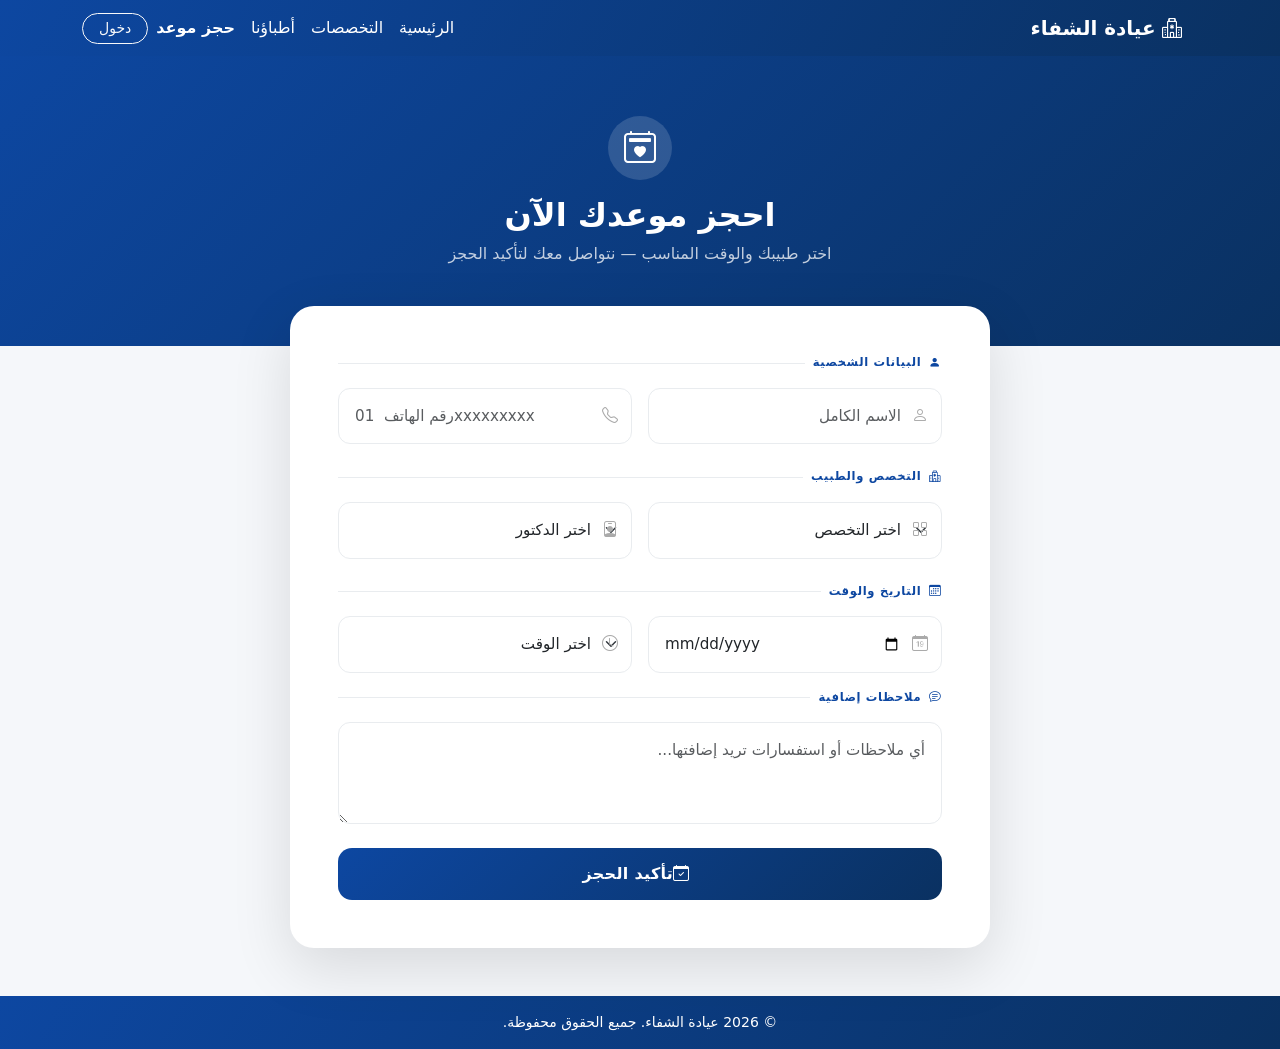
==== pages/appointment.html @ 129449f5 "full edit" ====
<!DOCTYPE html>
<html lang="ar" dir="rtl">
<head>
    <meta charset="UTF-8">
    <meta name="viewport" content="width=device-width, initial-scale=1.0">
    <title>حجز موعد - عيادة الشفاء</title>
    <link href="https://cdn.jsdelivr.net/npm/bootstrap@5.3.8/dist/css/bootstrap.min.css" rel="stylesheet">
    <link rel="stylesheet" href="https://cdn.jsdelivr.net/npm/bootstrap-icons@1.13.1/font/bootstrap-icons.min.css">
    <link rel="stylesheet" href="../css/style.css">

</head>
<body class="page-appointment">

<!-- Navbar -->
<nav class="navbar navbar-expand-lg bg-nav sticky-top">
    <div class="container">
        <a class="navbar-brand" href="../index.html">
            <i class="bi bi-hospital text-white"></i>
            <span class="text-white fw-bold ms-1">عيادة الشفاء</span>
        </a>
        <button class="navbar-toggler" type="button" data-bs-toggle="collapse" data-bs-target="#navMenu">
            <span class="navbar-toggler-icon"></span>
        </button>
        <div class="collapse navbar-collapse" id="navMenu">
            <ul class="navbar-nav me-auto mb-2 mb-lg-0">
                <li class="nav-item"><a class="nav-link text-white" href="../index.html">الرئيسية</a></li>
                <li class="nav-item"><a class="nav-link text-white" href="specialties.html">التخصصات</a></li>
                <li class="nav-item"><a class="nav-link text-white" href="doctors.html">أطباؤنا</a></li>
                <li class="nav-item"><a class="nav-link text-white fw-semibold" href="appointment.html">حجز موعد</a></li>
            </ul>
            <a href="login.html" class="btn btn-outline-light rounded-5 btn-sm px-3" id="navLoginBtn">دخول</a>
        </div>
    </div>
</nav>

<!-- Hero -->
<div class="appt-hero">
    <div class="container text-center">
        <div class="d-inline-flex align-items-center justify-content-center rounded-circle mb-3"
             style="width:64px;height:64px;background:rgba(255,255,255,.15)">
            <i class="bi bi-calendar2-heart text-white fs-2"></i>
        </div>
        <h2 class="text-white fw-bold mb-2">احجز موعدك الآن</h2>
        <p class="text-white opacity-75 mb-0">اختر طبيبك والوقت المناسب — نتواصل معك لتأكيد الحجز</p>
    </div>
</div>

<!-- Form Card -->
<div class="container pb-5">
    <div class="appt-card card p-4 p-md-5 mx-auto" style="max-width:700px">

        <!-- Doctor preview (hidden by default) -->
        <div id="doctorInfo" class="doctor-preview d-none mb-4">
            <div class="d-flex align-items-center gap-3">
                <img id="previewImg" src="" alt="">
                <div>
                    <p class="fw-bold mb-0" id="previewName"></p>
                    <small class="text-muted" id="previewTitle"></small>
                </div>
                <button type="button" class="btn btn-sm btn-outline-secondary rounded-5 ms-auto"
                        onclick="clearDoctorPreview()">
                    <i class="bi bi-x"></i> تغيير
                </button>
            </div>
        </div>

        <form id="appointmentForm" novalidate>

            <!-- Step 1: Personal info -->
            <div class="step-label"><i class="bi bi-person-fill"></i> البيانات الشخصية</div>
            <div class="row g-3 mb-4">
                <div class="col-12 col-md-6">
                    <div class="input-icon-wrap">
                        <i class="bi bi-person"></i>
                        <input type="text" class="form-control p-3" id="patientName"
                               placeholder="الاسم الكامل" required>
                    </div>
                </div>
                <div class="col-12 col-md-6">
                    <div class="input-icon-wrap">
                        <i class="bi bi-telephone"></i>
                        <input type="tel" class="form-control p-3" id="patientPhone"
                               placeholder="رقم الهاتف  01xxxxxxxxx" required>
                    </div>
                </div>
            </div>

            <!-- Step 2: Specialty & Doctor -->
            <div class="step-label"><i class="bi bi-hospital"></i> التخصص والطبيب</div>
            <div class="row g-3 mb-4">
                <div class="col-12 col-md-6">
                    <div class="input-icon-wrap">
                        <i class="bi bi-grid"></i>
                        <select class="form-select p-3" id="specialtySelect" required>
                            <option value="">اختر التخصص</option>
                        </select>
                    </div>
                </div>
                <div class="col-12 col-md-6">
                    <div class="input-icon-wrap">
                        <i class="bi bi-person-badge"></i>
                        <select class="form-select p-3" id="doctorSelect" required>
                            <option value="">اختر الطبيب أولاً</option>
                        </select>
                    </div>
                </div>
            </div>

            <!-- Step 3: Date & Time -->
            <div class="step-label"><i class="bi bi-calendar3"></i> التاريخ والوقت</div>
            <div class="row g-3 mb-3">
                <div class="col-12 col-md-6">
                    <div class="input-icon-wrap">
                        <i class="bi bi-calendar-date"></i>
                        <input type="date" class="form-control p-3" id="apptDate" required>
                    </div>
                </div>
                <div class="col-12 col-md-6">
                    <div class="input-icon-wrap">
                        <i class="bi bi-clock"></i>
                        <select class="form-select p-3" id="apptTimeSelect" required>
                            <option value="">اختر الوقت</option>
                        </select>
                    </div>
                </div>
            </div>

            <!-- Time slots visual -->
            <div id="timeSlotsWrap" class="mb-4 d-none">
                <p class="small text-muted mb-2"><i class="bi bi-clock me-1"></i>أو اختر من المواعيد المتاحة:</p>
                <div class="time-slots" id="timeSlots"></div>
            </div>

            <!-- Step 4: Notes -->
            <div class="step-label"><i class="bi bi-chat-text"></i> ملاحظات إضافية</div>
            <div class="mb-4">
                <textarea class="form-control p-3" id="apptNotes" rows="3"
                          placeholder="أي ملاحظات أو استفسارات تريد إضافتها..." style="border-radius:12px"></textarea>
            </div>

            <!-- Alert -->
            <div id="formAlert" class="alert d-none rounded-3 small mb-3"></div>

            <!-- Submit -->
            <button type="submit" class="btn btn-submit w-100 text-white" id="submitBtn">
                <span id="submitText"><i class="bi bi-calendar-check me-2"></i>تأكيد الحجز</span>
                <span id="submitSpinner" class="d-none">
                    <span class="spinner-border spinner-border-sm me-2"></span>جاري الحجز...
                </span>
            </button>
        </form>

        <!-- Success -->
        <div id="successBox" class="success-box d-none">
            <div class="d-inline-flex align-items-center justify-content-center rounded-circle mb-3"
                 style="width:72px;height:72px;background:#e8f5e9">
                <i class="bi bi-check-circle-fill text-success" style="font-size:2.2rem"></i>
            </div>
            <h5 class="fw-bold mb-2">تم تأكيد حجزك بنجاح!</h5>
            <p class="text-muted mb-4">سنتواصل معك قريباً لتأكيد الموعد</p>
            <div class="d-flex gap-2 justify-content-center flex-wrap">
                <a href="patient.html" class="btn text-white rounded-5 px-4" style="background:var(--secondary-blue)">
                    <i class="bi bi-calendar2-heart me-2"></i>حجوزاتي
                </a>
                <button class="btn btn-outline-secondary rounded-5 px-4" onclick="resetForm()">
                    <i class="bi bi-plus-circle me-2"></i>حجز جديد
                </button>
            </div>
        </div>

    </div>
</div>

<footer class="bg-nav py-3 text-center">
    <p class="text-white mb-0 small">© 2026 عيادة الشفاء. جميع الحقوق محفوظة.</p>
</footer>

<script src="https://cdn.jsdelivr.net/npm/bootstrap@5.3.8/dist/js/bootstrap.bundle.min.js"></script>
<script src="../js/doctors-data.js"></script>
<script src="../js/script.js"></script>
<script type="module">
import { initializeApp }   from "https://www.gstatic.com/firebasejs/10.12.0/firebase-app.js";
import { getAuth, onAuthStateChanged }
    from "https://www.gstatic.com/firebasejs/10.12.0/firebase-auth.js";
import { getFirestore, collection, addDoc, serverTimestamp }
    from "https://www.gstatic.com/firebasejs/10.12.0/firebase-firestore.js";

const firebaseConfig = {
    apiKey:"AIzaSyCOwMMVo4uyqY4g_pDcDFTvwmq1mXzlsbU",
    authDomain:"al-shifa-clinic-a7816.firebaseapp.com",
    projectId:"al-shifa-clinic-a7816",
    storageBucket:"al-shifa-clinic-a7816.firebasestorage.app",
    messagingSenderId:"867976308051",
    appId:"1:867976308051:web:b8fcfe1c879ed5c8e42da6"
};
const app  = initializeApp(firebaseConfig);
const auth = getAuth(app);
const db   = getFirestore(app);

let currentUser  = null;
let selectedTime = '';

// ===== Auth =====
onAuthStateChanged(auth, u => {
    currentUser = u;
    if (u) document.getElementById('navLoginBtn').innerHTML =
        `<i class="bi bi-person-circle me-1"></i>${u.email.split('@')[0]}`;
});

// ===== Build specialty dropdown =====
const specSel = document.getElementById('specialtySelect');
SPECIALTIES.forEach(s => {
    const opt = document.createElement('option');
    opt.value = s.id; opt.textContent = s.name;
    specSel.appendChild(opt);
});

// ===== Specialty → Doctor filter =====
specSel.addEventListener('change', function () {
    const docSel = document.getElementById('doctorSelect');
    docSel.innerHTML = '<option value="">اختر الطبيب</option>';
    const spec = SPECIALTIES.find(s => s.id === this.value);
    if (!spec) return;
    spec.doctors.forEach(d => {
        const opt = document.createElement('option');
        opt.value = d.id; opt.textContent = d.name;
        docSel.appendChild(opt);
    });
    clearDoctorPreview();
});

// ===== Doctor → Preview =====
document.getElementById('doctorSelect').addEventListener('change', function () {
    const d = getDoctorById(this.value);
    if (!d) { clearDoctorPreview(); return; }
    document.getElementById('previewImg').src   = d.img;
    document.getElementById('previewName').textContent  = d.name;
    document.getElementById('previewTitle').textContent = d.title + ' — ' + d.specialty;
    document.getElementById('doctorInfo').classList.remove('d-none');
});

window.clearDoctorPreview = () => {
    document.getElementById('doctorInfo').classList.add('d-none');
    document.getElementById('doctorSelect').value = '';
};

// ===== Date → Time slots =====
const TIME_SLOTS = ['09:00 ص','09:30 ص','10:00 ص','10:30 ص','11:00 ص','11:30 ص',
                    '12:00 م','12:30 م','01:00 م','01:30 م','02:00 م','02:30 م',
                    '03:00 م','03:30 م','04:00 م','04:30 م','05:00 م','05:30 م'];

// Fill time select
const timeSel = document.getElementById('apptTimeSelect');
TIME_SLOTS.forEach(t => {
    const opt = document.createElement('option');
    opt.value = t; opt.textContent = t;
    timeSel.appendChild(opt);
});

document.getElementById('apptDate').addEventListener('change', function () {
    if (!this.value) return;
    // Build visual time slots
    const wrap  = document.getElementById('timeSlotsWrap');
    const slots = document.getElementById('timeSlots');
    wrap.classList.remove('d-none');
    slots.innerHTML = TIME_SLOTS.map(t => `
        <div class="time-slot${t === selectedTime ? ' selected' : ''}"
             onclick="selectTime('${t}', this)">${t}</div>`).join('');
});

window.selectTime = (t, el) => {
    selectedTime = t;
    document.querySelectorAll('.time-slot').forEach(s => s.classList.remove('selected'));
    el.classList.add('selected');
    document.getElementById('apptTimeSelect').value = t;
};

timeSel.addEventListener('change', function () {
    selectedTime = this.value;
    document.querySelectorAll('.time-slot').forEach(s => {
        s.classList.toggle('selected', s.textContent.trim() === this.value);
    });
});

// ===== Set min date =====
document.getElementById('apptDate').min = new Date().toISOString().split('T')[0];

// ===== Fill from URL params (doctor only) =====
const params = new URLSearchParams(window.location.search);
if (params.get('doctor')) {
    const d = getDoctorById(params.get('doctor'));
    if (d) {
        document.getElementById('specialtySelect').value = d.specialtyId;
        document.getElementById('specialtySelect').dispatchEvent(new Event('change'));
        setTimeout(() => {
            document.getElementById('doctorSelect').value = d.id;
            document.getElementById('doctorSelect').dispatchEvent(new Event('change'));
        }, 50);
    }
}

// ===== Submit =====
document.getElementById('appointmentForm').addEventListener('submit', async (e) => {
    e.preventDefault();
    const name     = document.getElementById('patientName').value.trim();
    const phone    = document.getElementById('patientPhone').value.trim();
    const doctorId = document.getElementById('doctorSelect').value;
    const specId   = document.getElementById('specialtySelect').value;
    const date     = document.getElementById('apptDate').value;
    const time     = document.getElementById('apptTimeSelect').value;
    const notes    = document.getElementById('apptNotes').value.trim();

    if (!name || !phone || !doctorId || !specId || !date || !time) {
        showAlert('يرجى ملء جميع الحقول المطلوبة', 'danger'); return;
    }

    const doctor = getDoctorById(doctorId);
    setLoading(true);

    try {
        await addDoc(collection(db, 'appointments'), {
            patientId:   currentUser?.uid || 'guest',
            patientName: name,
            phone,
            doctorId,
            doctorName:  doctor?.name || doctorId,
            specialty:   doctor?.specialty || specId,
            specId,
            date,
            time,
            notes,
            status:    'pending',
            createdAt: serverTimestamp()
        });
        document.getElementById('appointmentForm').classList.add('d-none');
        document.getElementById('successBox').classList.remove('d-none');
    } catch (err) {
        showAlert('حدث خطأ: ' + err.message, 'danger');
    } finally {
        setLoading(false);
    }
});

function setLoading(on) {
    document.getElementById('submitText').classList.toggle('d-none', on);
    document.getElementById('submitSpinner').classList.toggle('d-none', !on);
    document.getElementById('submitBtn').disabled = on;
}

function showAlert(msg, type) {
    const el = document.getElementById('formAlert');
    el.className = `alert alert-${type} rounded-3 small`;
    el.textContent = msg;
    el.classList.remove('d-none');
    setTimeout(() => el.classList.add('d-none'), 4000);
}

window.resetForm = () => {
    document.getElementById('appointmentForm').classList.remove('d-none');
    document.getElementById('successBox').classList.add('d-none');
    document.getElementById('appointmentForm').reset();
    clearDoctorPreview();
    selectedTime = '';
    document.getElementById('timeSlotsWrap').classList.add('d-none');
};
</script>
</body>
</html>
---- css/style.css ----
* {
    padding: 0;
    margin: 0;
    box-sizing: border-box;
}

body {
    overflow-x: hidden;
}

:root {
    --primary-blue: #1a73e8;
    --secondary-blue: #0d47a1;
    --light-blue: #e8f0fe;
    --accent-blue: #4285f4;
    --dark-blue: #0a3161;
    --white: #ffffff;
    --light-gray: #f8f9fa;
    --gray: #5f6368;
    --dark-gray: #202124;
    --shadow: 0 4px 12px rgba(0, 0, 0, 0.1);
    --shadow-hover: 0 6px 16px rgba(0, 0, 0, 0.15);
    --border-radius: 12px;
    --transition: all 0.3s ease;
}

.bg-nav {
    background: linear-gradient(120deg, var(--secondary-blue), var(--dark-blue));
}

.bg-body {
    background: linear-gradient(135deg, var(--secondary-blue) 0%, var(--dark-blue) 100%);
}

.btn-sec {
    background: var(--secondary-blue);
}

.btn-pr:hover {
    background: var(--white);
    color: var(--primary-blue) !important;
    transform: translateY(-3px);
}

.title {
    color: var(--secondary-blue);
}

.bg-gr {
    background-color: var(--light-gray);
}

.bg-form {
    background: rgba(255, 255, 255, 0.12);
}

.btn-bg {
    background: var(--accent-blue);
}

.footer-h:hover {
    transform: translateX(-10px);
    color: var(--primary-blue) !important;
    transition: 0.8s;
}
        .hero-section { background:linear-gradient(135deg,var(--secondary-blue) 0%,var(--dark-blue) 100%); min-height:92vh; }
        .hero-section h1 { font-size:clamp(1.8rem,4vw,3rem); }
        .spec-card { border:none; border-radius:16px; overflow:hidden; transition:transform .3s,box-shadow .3s; cursor:pointer; }
        .spec-card:hover { transform:translateY(-6px); box-shadow:0 14px 30px rgba(13,71,161,.2); }
        .spec-card img { height:180px; object-fit:cover; }
        .doctor-card { border:none; border-radius:16px; overflow:hidden; transition:transform .3s,box-shadow .3s; }
        .doctor-card:hover { transform:translateY(-6px); box-shadow:0 12px 28px rgba(13,71,161,.18); }
        .doctor-card img { height:260px; object-fit:cover; object-position:top center; width:100%; }
        .spec-badge { background:var(--light-blue); color:var(--secondary-blue); font-size:.78rem; border-radius:20px; padding:3px 12px; }
        .service-card { border-radius:14px; border:none; border-right:4px solid var(--primary-blue); transition:transform .3s; }
        .service-card:hover { transform:translateX(-4px); }
        .stat-box { background:rgba(255,255,255,.1); border-radius:14px; padding:24px; }
        .section-title { color:var(--secondary-blue); font-weight:700; }
        .dropdown-menu { min-width:220px; }
        .dropdown-header { color:var(--accent-blue); font-weight:700; font-size:.8rem; }


/* =============================================
   LOGIN & REGISTER pages (.page-auth)
   ============================================= */
body.page-auth {
    background: linear-gradient(135deg, var(--secondary-blue), var(--dark-blue));
    min-height: 100vh;
}
.login-card {
    border: none; border-radius: 20px;
    box-shadow: 0 20px 60px rgba(0,0,0,.25);
}
.reg-card {
    border: none; border-radius: 20px;
    box-shadow: 0 20px 60px rgba(0,0,0,.25);
}
.form-control:focus, .form-select:focus {
    border-color: var(--secondary-blue);
    box-shadow: 0 0 0 .2rem rgba(13,71,161,.2);
}
.input-group-text {
    background: var(--light-blue);
    border-color: #dee2e6;
    color: var(--secondary-blue);
}
.divider {
    display: flex; align-items: center;
    gap: 10px; color: #aaa; font-size: .85rem;
}
.divider::before, .divider::after {
    content: ''; flex: 1; height: 1px; background: #dee2e6;
}
.step-indicator { display: flex; gap: 8px; justify-content: center; margin-bottom: 24px; }
.step-dot { width: 10px; height: 10px; border-radius: 50%; background: #dee2e6; transition: .3s; }
.step-dot.active { background: var(--secondary-blue); transform: scale(1.3); }

/* =============================================
   PATIENT page (.page-patient)
   ============================================= */
body.page-patient { background: #f0f4f8; }
.appt-card { border: none; border-radius: 14px; transition: transform .2s; }
.appt-card:hover { transform: translateY(-3px); }
.status-pending   { background: #fff8e1; color: #f57f17; border: 1.5px solid #ffe082; }
.status-confirmed { background: #e8f5e9; color: #2e7d32; border: 1.5px solid #a5d6a7; }
.status-cancelled { background: #fce4ec; color: #c62828; border: 1.5px solid #ef9a9a; }
.stat-card { border: none; border-radius: 12px; }

/* =============================================
   DASHBOARD page (.page-dashboard)
   ============================================= */
body.page-dashboard { background: #f0f4f8; }
.sidebar {
    background: linear-gradient(180deg, var(--secondary-blue), var(--dark-blue));
    min-height: 100vh; width: 240px; flex-shrink: 0;
    position: sticky; top: 0; height: 100vh; overflow-y: auto;
}
.sidebar a {
    color: rgba(255,255,255,.8); text-decoration: none;
    padding: 9px 14px; display: flex; align-items: center;
    gap: 8px; border-radius: 8px; transition: .25s; font-size: .88rem;
}
.sidebar a:hover, .sidebar a.active { background: rgba(255,255,255,.18); color: #fff; }
.sidebar .nav-section {
    color: rgba(255,255,255,.45); font-size: .72rem;
    text-transform: uppercase; letter-spacing: .08em; padding: 6px 14px 2px;
}
.stat-card { border: none; border-radius: 14px; transition: transform .2s; }
.stat-card:hover { transform: translateY(-3px); }
.stat-icon {
    width: 48px; height: 48px; border-radius: 12px;
    display: flex; align-items: center; justify-content: center; font-size: 1.4rem;
}
.badge-pending   { background: #fff3cd; color: #856404; }
.badge-confirmed { background: #d1e7dd; color: #0f5132; }
.badge-cancelled { background: #f8d7da; color: #842029; }
.table th { background: var(--secondary-blue); color: #fff; font-weight: 600; font-size: .85rem; }
.table td { font-size: .85rem; vertical-align: middle; }
.spec-section { display: none; }
.spec-section.active { display: block; }
.spec-banner {
    border-radius: 16px; padding: 20px 24px; margin-bottom: 24px;
    background: linear-gradient(135deg, var(--secondary-blue), var(--dark-blue)); color: #fff;
}
.spec-banner .spec-icon { font-size: 2.5rem; opacity: .9; }
.view-tabs .nav-link { border-radius: 20px; font-size: .85rem; color: var(--secondary-blue); }
.view-tabs .nav-link.active { background: var(--secondary-blue); color: #fff; }
#sidebarToggle { display: none; }
@media(max-width: 768px) {
    .sidebar { display: none; position: fixed; z-index: 999; }
    .sidebar.show { display: flex; flex-direction: column; }
    #sidebarToggle { display: block; }
}

/* =============================================
   APPOINTMENT page (.page-appointment)
   ============================================= */
body.page-appointment { background: #f5f7fa; }
.appt-hero {
    background: linear-gradient(135deg, var(--secondary-blue) 0%, var(--dark-blue) 100%);
    padding: 60px 0 80px;
}
.appt-card {
    border: none; border-radius: 24px;
    box-shadow: 0 20px 60px rgba(0,0,0,.12); margin-top: -40px;
}
.step-label {
    font-size: .72rem; font-weight: 700; text-transform: uppercase;
    letter-spacing: .06em; color: var(--secondary-blue);
    margin-bottom: 16px; display: flex; align-items: center; gap: 8px;
}
.step-label::after { content: ''; flex: 1; height: 1px; background: #e9ecef; }
.form-floating label { color: #888; }
.form-control, .form-select {
    border-radius: 12px !important; border: 1.5px solid #e9ecef;
    font-size: .95rem; transition: border-color .2s, box-shadow .2s;
}
.input-icon-wrap { position: relative; }
.input-icon-wrap .bi {
    position: absolute; top: 50%; right: 14px;
    transform: translateY(-50%); color: #aaa; font-size: 1rem; pointer-events: none;
}
.input-icon-wrap input, .input-icon-wrap select { padding-right: 40px !important; }
.doctor-preview {
    background: linear-gradient(135deg, var(--light-blue), #e8f4fd);
    border: 1.5px solid #b3d4f5; border-radius: 14px; padding: 14px 16px;
}
.doctor-preview img {
    width: 52px; height: 52px; border-radius: 50%;
    object-fit: cover; object-position: top;
    border: 2px solid #fff; box-shadow: 0 2px 8px rgba(0,0,0,.1);
}
.time-slots { display: flex; flex-wrap: wrap; gap: 8px; }
.time-slot {
    padding: 7px 16px; border: 1.5px solid #e9ecef;
    border-radius: 20px; font-size: .85rem; cursor: pointer;
    transition: .2s; background: #fff; color: #555;
}
.time-slot:hover { border-color: var(--secondary-blue); color: var(--secondary-blue); }
.time-slot.selected { background: var(--secondary-blue); border-color: var(--secondary-blue); color: #fff; }
.time-slot.disabled { opacity: .4; cursor: not-allowed; pointer-events: none; }
.btn-submit {
    background: linear-gradient(135deg, var(--secondary-blue), var(--dark-blue));
    border: none; border-radius: 14px; padding: 14px;
    font-size: 1rem; font-weight: 700; letter-spacing: .02em; transition: .3s;
}
.btn-submit:hover { opacity: .9; transform: translateY(-1px); box-shadow: 0 8px 20px rgba(13,71,161,.3); }
.success-box {
    border-radius: 20px;
    background: linear-gradient(135deg, #e8f5e9, #f1f8e9);
    border: 1.5px solid #a5d6a7; padding: 40px 30px; text-align: center;
}

/* =============================================
   SEED & CREATE-DOCTORS pages (.page-admin)
   ============================================= */
body.page-admin {
    background: linear-gradient(135deg, var(--secondary-blue), var(--dark-blue));
    min-height: 100vh;
}
.seed-card { border: none; border-radius: 20px; box-shadow: 0 20px 60px rgba(0,0,0,.3); }
.main-card { border: none; border-radius: 20px; box-shadow: 0 20px 60px rgba(0,0,0,.3); }
.log-box {
    background: #0d1117; color: #58d68d; font-family: monospace;
    font-size: .82rem; border-radius: 10px; padding: 16px;
    height: 320px; overflow-y: auto;
}
.log-box .err  { color: #e74c3c; }
.log-box .warn { color: #f39c12; }
.log-box .info { color: #5dade2; }
.log-box .ok   { color: #58d68d; }
.section-badge {
    background: var(--light-blue); color: var(--secondary-blue);
    border-radius: 20px; padding: 3px 12px; font-size: .78rem;
}
.progress-bar { transition: width .4s ease; }
.spec-btn {
    border: 2px solid #e9ecef; border-radius: 14px; padding: 14px 10px;
    cursor: pointer; transition: .2s; background: #fff; text-align: center;
}
.spec-btn:hover { border-color: var(--secondary-blue); background: var(--light-blue); }
.spec-btn.selected { border-color: var(--secondary-blue); background: var(--light-blue); }
.spec-btn i { font-size: 1.6rem; display: block; margin-bottom: 6px; }
.spec-btn small { font-size: .75rem; color: #555; line-height: 1.2; display: block; }
.doc-card { border: 2px solid #e9ecef; border-radius: 14px; transition: .2s; }
.doc-card.created  { border-color: #28a745; background: #f0fff4; }
.doc-card.failed   { border-color: #dc3545; background: #fff5f5; }
.doc-card.loading  { border-color: var(--secondary-blue); background: var(--light-blue); opacity: .8; }
.doc-card .doc-img { width: 56px; height: 56px; border-radius: 50%; object-fit: cover; object-position: top; }
.step-badge {
    background: var(--secondary-blue); color: #fff; border-radius: 50%;
    width: 28px; height: 28px; display: inline-flex; align-items: center;
    justify-content: center; font-size: .8rem; font-weight: 700; flex-shrink: 0;
}

/* =============================================
   MANAGE-DOCTORS page (.page-manage)
   ============================================= */
body.page-manage { background: #f0f4f8; }
.page-header { background: linear-gradient(135deg, var(--secondary-blue), var(--dark-blue)); }
.doctor-card { border: none; border-radius: 16px; overflow: hidden; transition: transform .3s, box-shadow .3s; }
.doctor-card:hover { transform: translateY(-4px); box-shadow: 0 12px 28px rgba(13,71,161,.18); }
.doctor-card img { height: 220px; width: 100%; object-fit: cover; object-position: top center; }
.btn-delete { position: absolute; top: 10px; left: 10px; z-index: 10; }
.card-wrap { position: relative; }
.form-card { border: none; border-radius: 16px; box-shadow: 0 4px 20px rgba(0,0,0,.08); }
.img-preview { width: 100%; height: 180px; object-fit: cover; object-position: top; border-radius: 10px; display: none; }
.img-placeholder {
    width: 100%; height: 180px; background: var(--light-blue); border-radius: 10px;
    display: flex; align-items: center; justify-content: center;
    color: var(--secondary-blue); font-size: 3rem;
}
.filter-btn {
    border-radius: 20px; border: 2px solid var(--secondary-blue);
    color: var(--secondary-blue); background: transparent;
    padding: 4px 16px; font-size: .85rem; transition: .3s;
}
.filter-btn.active, .filter-btn:hover { background: var(--secondary-blue); color: #fff; }
#emptyState { display: none; }

/* =============================================
   SPECIALTY ICON CARDS (index.html)
   ============================================= */
.spec-icon-card {
    background: #fff;
    border-radius: 16px;
    border: 1.5px solid #eef0f5;
    transition: transform .25s, box-shadow .25s, border-color .25s;
    cursor: pointer;
}
.spec-icon-card:hover {
    transform: translateY(-6px);
    box-shadow: 0 12px 28px rgba(13,71,161,.13);
    border-color: var(--secondary-blue);
}
.spec-icon-wrap {
    width: 60px; height: 60px;
    border-radius: 16px;
    display: flex; align-items: center; justify-content: center;
    margin: 0 auto;
    font-size: 1.7rem;
    transition: transform .25s;
}
.spec-icon-card:hover .spec-icon-wrap {
    transform: scale(1.12);
}

/* =============================================
   MEGA MENU (navbar specialties dropdown)
   ============================================= */
.mega-menu {
    width: min(96vw, 860px);
    right: auto;
    left: 0;
    border: none;
    border-radius: 16px;
    box-shadow: 0 16px 48px rgba(0,0,0,.15);
    padding: 16px !important;
    background: #fff;
}
.mega-grid {
    display: grid;
    grid-template-columns: repeat(4, 1fr);
    gap: 4px 12px;
}
.mega-col {
    padding: 8px 6px;
    border-radius: 10px;
}
.mega-spec-title {
    font-size: .78rem;
    font-weight: 700;
    margin-bottom: 6px;
    display: flex;
    align-items: center;
    gap: 4px;
}
.mega-doc-link {
    display: block;
    font-size: .8rem;
    color: #555;
    text-decoration: none;
    padding: 3px 6px;
    border-radius: 6px;
    transition: background .15s, color .15s;
    white-space: nowrap;
    overflow: hidden;
    text-overflow: ellipsis;
}
.mega-doc-link:hover {
    background: var(--light-blue);
    color: var(--secondary-blue);
}
@media (max-width: 991px) {
    .mega-menu {
        position: static !important;
        transform: none !important;
        width: 100%;
        box-shadow: none;
        border-radius: 8px;
    }
    .mega-grid {
        grid-template-columns: repeat(2, 1fr);
    }
}
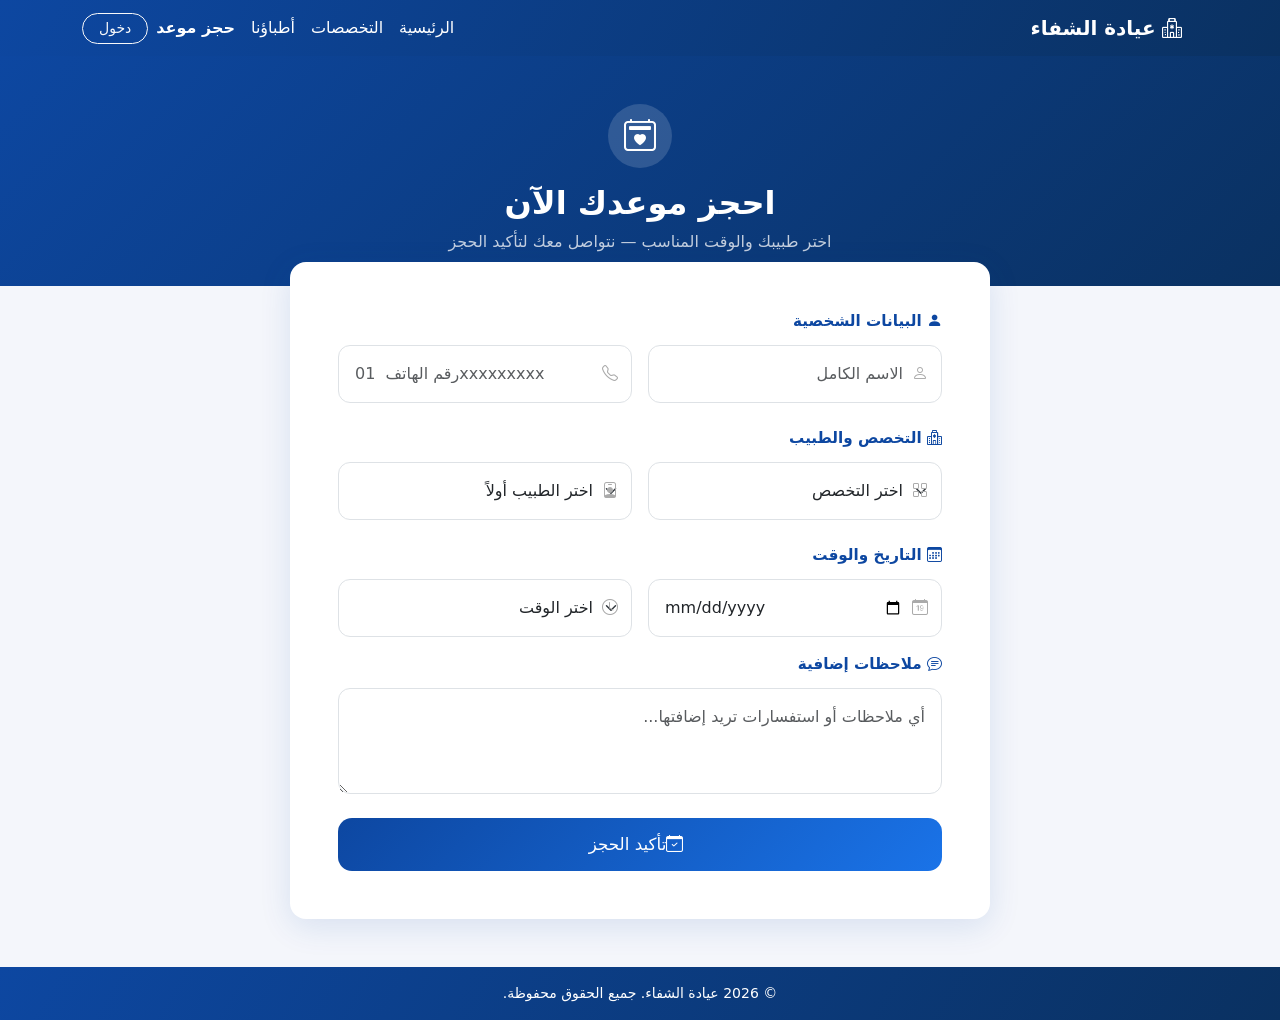
==== commit b5b13dea: "new" ====
--- a/pages/appointment.html
+++ b/pages/appointment.html
@@ -7,7 +7,6 @@
     <link href="https://cdn.jsdelivr.net/npm/bootstrap@5.3.8/dist/css/bootstrap.min.css" rel="stylesheet">
     <link rel="stylesheet" href="https://cdn.jsdelivr.net/npm/bootstrap-icons@1.13.1/font/bootstrap-icons.min.css">
     <link rel="stylesheet" href="../css/style.css">
-
 </head>
 <body class="page-appointment">
 
@@ -49,7 +48,7 @@
 <div class="container pb-5">
     <div class="appt-card card p-4 p-md-5 mx-auto" style="max-width:700px">
 
-        <!-- Doctor preview (hidden by default) -->
+        <!-- Doctor Preview -->
         <div id="doctorInfo" class="doctor-preview d-none mb-4">
             <div class="d-flex align-items-center gap-3">
                 <img id="previewImg" src="" alt="">
@@ -66,21 +65,19 @@
 
         <form id="appointmentForm" novalidate>
 
-            <!-- Step 1: Personal info -->
+            <!-- Step 1: Personal Info -->
             <div class="step-label"><i class="bi bi-person-fill"></i> البيانات الشخصية</div>
             <div class="row g-3 mb-4">
                 <div class="col-12 col-md-6">
                     <div class="input-icon-wrap">
                         <i class="bi bi-person"></i>
-                        <input type="text" class="form-control p-3" id="patientName"
-                               placeholder="الاسم الكامل" required>
+                        <input type="text" class="form-control p-3" id="patientName" placeholder="الاسم الكامل" required>
                     </div>
                 </div>
                 <div class="col-12 col-md-6">
                     <div class="input-icon-wrap">
                         <i class="bi bi-telephone"></i>
-                        <input type="tel" class="form-control p-3" id="patientPhone"
-                               placeholder="رقم الهاتف  01xxxxxxxxx" required>
+                        <input type="tel" class="form-control p-3" id="patientPhone" placeholder="رقم الهاتف  01xxxxxxxxx" required>
                     </div>
                 </div>
             </div>
@@ -125,7 +122,7 @@
                 </div>
             </div>
 
-            <!-- Time slots visual -->
+            <!-- Time Slots -->
             <div id="timeSlotsWrap" class="mb-4 d-none">
                 <p class="small text-muted mb-2"><i class="bi bi-clock me-1"></i>أو اختر من المواعيد المتاحة:</p>
                 <div class="time-slots" id="timeSlots"></div>
@@ -138,10 +135,8 @@
                           placeholder="أي ملاحظات أو استفسارات تريد إضافتها..." style="border-radius:12px"></textarea>
             </div>
 
-            <!-- Alert -->
             <div id="formAlert" class="alert d-none rounded-3 small mb-3"></div>
 
-            <!-- Submit -->
             <button type="submit" class="btn btn-submit w-100 text-white" id="submitBtn">
                 <span id="submitText"><i class="bi bi-calendar-check me-2"></i>تأكيد الحجز</span>
                 <span id="submitSpinner" class="d-none">
@@ -150,7 +145,7 @@
             </button>
         </form>
 
-        <!-- Success -->
+        <!-- Success Box -->
         <div id="successBox" class="success-box d-none">
             <div class="d-inline-flex align-items-center justify-content-center rounded-circle mb-3"
                  style="width:72px;height:72px;background:#e8f5e9">
@@ -177,7 +172,6 @@
 
 <script src="https://cdn.jsdelivr.net/npm/bootstrap@5.3.8/dist/js/bootstrap.bundle.min.js"></script>
 <script src="../js/doctors-data.js"></script>
-<script src="../js/script.js"></script>
 <script type="module">
 import { initializeApp }   from "https://www.gstatic.com/firebasejs/10.12.0/firebase-app.js";
 import { getAuth, onAuthStateChanged }
@@ -200,14 +194,14 @@
 let currentUser  = null;
 let selectedTime = '';
 
-// ===== Auth =====
+// update navbar if logged in
 onAuthStateChanged(auth, u => {
     currentUser = u;
     if (u) document.getElementById('navLoginBtn').innerHTML =
         `<i class="bi bi-person-circle me-1"></i>${u.email.split('@')[0]}`;
 });
 
-// ===== Build specialty dropdown =====
+// populate specialties
 const specSel = document.getElementById('specialtySelect');
 SPECIALTIES.forEach(s => {
     const opt = document.createElement('option');
@@ -215,7 +209,7 @@
     specSel.appendChild(opt);
 });
 
-// ===== Specialty → Doctor filter =====
+// filter doctors by specialty
 specSel.addEventListener('change', function () {
     const docSel = document.getElementById('doctorSelect');
     docSel.innerHTML = '<option value="">اختر الطبيب</option>';
@@ -229,7 +223,7 @@
     clearDoctorPreview();
 });
 
-// ===== Doctor → Preview =====
+// show doctor preview on select
 document.getElementById('doctorSelect').addEventListener('change', function () {
     const d = getDoctorById(this.value);
     if (!d) { clearDoctorPreview(); return; }
@@ -244,12 +238,11 @@
     document.getElementById('doctorSelect').value = '';
 };
 
-// ===== Date → Time slots =====
+// available time slots
 const TIME_SLOTS = ['09:00 ص','09:30 ص','10:00 ص','10:30 ص','11:00 ص','11:30 ص',
                     '12:00 م','12:30 م','01:00 م','01:30 م','02:00 م','02:30 م',
                     '03:00 م','03:30 م','04:00 م','04:30 م','05:00 م','05:30 م'];
 
-// Fill time select
 const timeSel = document.getElementById('apptTimeSelect');
 TIME_SLOTS.forEach(t => {
     const opt = document.createElement('option');
@@ -257,9 +250,9 @@
     timeSel.appendChild(opt);
 });
 
+// show time slot buttons on date select
 document.getElementById('apptDate').addEventListener('change', function () {
     if (!this.value) return;
-    // Build visual time slots
     const wrap  = document.getElementById('timeSlotsWrap');
     const slots = document.getElementById('timeSlots');
     wrap.classList.remove('d-none');
@@ -275,6 +268,7 @@
     document.getElementById('apptTimeSelect').value = t;
 };
 
+// sync select with time slot buttons
 timeSel.addEventListener('change', function () {
     selectedTime = this.value;
     document.querySelectorAll('.time-slot').forEach(s => {
@@ -282,10 +276,10 @@
     });
 });
 
-// ===== Set min date =====
+// min date = today
 document.getElementById('apptDate').min = new Date().toISOString().split('T')[0];
 
-// ===== Fill from URL params (doctor only) =====
+// pre-fill from ?doctor= URL param
 const params = new URLSearchParams(window.location.search);
 if (params.get('doctor')) {
     const d = getDoctorById(params.get('doctor'));
@@ -299,9 +293,10 @@
     }
 }
 
-// ===== Submit =====
+// form submit
 document.getElementById('appointmentForm').addEventListener('submit', async (e) => {
     e.preventDefault();
+
     const name     = document.getElementById('patientName').value.trim();
     const phone    = document.getElementById('patientPhone').value.trim();
     const doctorId = document.getElementById('doctorSelect').value;
--- a/css/style.css
+++ b/css/style.css
@@ -1,385 +1,293 @@
-* {
-    padding: 0;
-    margin: 0;
-    box-sizing: border-box;
-}
-
-body {
-    overflow-x: hidden;
-}
-
+/* =============================================
+   Global CSS Variables
+   ============================================= */
 :root {
-    --primary-blue: #1a73e8;
-    --secondary-blue: #0d47a1;
-    --light-blue: #e8f0fe;
-    --accent-blue: #4285f4;
-    --dark-blue: #0a3161;
-    --white: #ffffff;
-    --light-gray: #f8f9fa;
-    --gray: #5f6368;
-    --dark-gray: #202124;
-    --shadow: 0 4px 12px rgba(0, 0, 0, 0.1);
-    --shadow-hover: 0 6px 16px rgba(0, 0, 0, 0.15);
-    --border-radius: 12px;
-    --transition: all 0.3s ease;
-}
-
-.bg-nav {
-    background: linear-gradient(120deg, var(--secondary-blue), var(--dark-blue));
-}
-
-.bg-body {
-    background: linear-gradient(135deg, var(--secondary-blue) 0%, var(--dark-blue) 100%);
-}
-
-.btn-sec {
-    background: var(--secondary-blue);
-}
-
-.btn-pr:hover {
-    background: var(--white);
-    color: var(--primary-blue) !important;
-    transform: translateY(-3px);
-}
-
-.title {
-    color: var(--secondary-blue);
-}
-
-.bg-gr {
-    background-color: var(--light-gray);
-}
-
-.bg-form {
-    background: rgba(255, 255, 255, 0.12);
-}
-
-.btn-bg {
-    background: var(--accent-blue);
-}
-
-.footer-h:hover {
-    transform: translateX(-10px);
-    color: var(--primary-blue) !important;
-    transition: 0.8s;
-}
-        .hero-section { background:linear-gradient(135deg,var(--secondary-blue) 0%,var(--dark-blue) 100%); min-height:92vh; }
-        .hero-section h1 { font-size:clamp(1.8rem,4vw,3rem); }
-        .spec-card { border:none; border-radius:16px; overflow:hidden; transition:transform .3s,box-shadow .3s; cursor:pointer; }
-        .spec-card:hover { transform:translateY(-6px); box-shadow:0 14px 30px rgba(13,71,161,.2); }
-        .spec-card img { height:180px; object-fit:cover; }
-        .doctor-card { border:none; border-radius:16px; overflow:hidden; transition:transform .3s,box-shadow .3s; }
-        .doctor-card:hover { transform:translateY(-6px); box-shadow:0 12px 28px rgba(13,71,161,.18); }
-        .doctor-card img { height:260px; object-fit:cover; object-position:top center; width:100%; }
-        .spec-badge { background:var(--light-blue); color:var(--secondary-blue); font-size:.78rem; border-radius:20px; padding:3px 12px; }
-        .service-card { border-radius:14px; border:none; border-right:4px solid var(--primary-blue); transition:transform .3s; }
-        .service-card:hover { transform:translateX(-4px); }
-        .stat-box { background:rgba(255,255,255,.1); border-radius:14px; padding:24px; }
-        .section-title { color:var(--secondary-blue); font-weight:700; }
-        .dropdown-menu { min-width:220px; }
-        .dropdown-header { color:var(--accent-blue); font-weight:700; font-size:.8rem; }
-
-
-/* =============================================
-   LOGIN & REGISTER pages (.page-auth)
-   ============================================= */
-body.page-auth {
-    background: linear-gradient(135deg, var(--secondary-blue), var(--dark-blue));
-    min-height: 100vh;
-}
-.login-card {
-    border: none; border-radius: 20px;
-    box-shadow: 0 20px 60px rgba(0,0,0,.25);
-}
-.reg-card {
-    border: none; border-radius: 20px;
-    box-shadow: 0 20px 60px rgba(0,0,0,.25);
-}
-.form-control:focus, .form-select:focus {
-    border-color: var(--secondary-blue);
-    box-shadow: 0 0 0 .2rem rgba(13,71,161,.2);
-}
-.input-group-text {
-    background: var(--light-blue);
-    border-color: #dee2e6;
-    color: var(--secondary-blue);
-}
-.divider {
-    display: flex; align-items: center;
-    gap: 10px; color: #aaa; font-size: .85rem;
-}
-.divider::before, .divider::after {
-    content: ''; flex: 1; height: 1px; background: #dee2e6;
-}
-.step-indicator { display: flex; gap: 8px; justify-content: center; margin-bottom: 24px; }
-.step-dot { width: 10px; height: 10px; border-radius: 50%; background: #dee2e6; transition: .3s; }
-.step-dot.active { background: var(--secondary-blue); transform: scale(1.3); }
-
-/* =============================================
-   PATIENT page (.page-patient)
-   ============================================= */
-body.page-patient { background: #f0f4f8; }
-.appt-card { border: none; border-radius: 14px; transition: transform .2s; }
-.appt-card:hover { transform: translateY(-3px); }
-.status-pending   { background: #fff8e1; color: #f57f17; border: 1.5px solid #ffe082; }
-.status-confirmed { background: #e8f5e9; color: #2e7d32; border: 1.5px solid #a5d6a7; }
-.status-cancelled { background: #fce4ec; color: #c62828; border: 1.5px solid #ef9a9a; }
-.stat-card { border: none; border-radius: 12px; }
-
-/* =============================================
-   DASHBOARD page (.page-dashboard)
-   ============================================= */
-body.page-dashboard { background: #f0f4f8; }
+    --blue:           #0d47a1;
+    --blue-dark:      #0a3161;
+    --blue-light:     #e8f0fe;
+    --blue-acc:       #1a73e8;
+
+    /* aliases kept for backward compatibility */
+    --primary-blue:   #0d47a1;
+    --secondary-blue: #1565c0;
+    --dark-blue:      #0a3161;
+    --light-blue:     #e8f0fe;
+    --light-gray:     #f4f6fb;
+    --accent-blue:    #1a73e8;
+}
+
+/* =============================================
+   Base
+   ============================================= */
+html, body { overflow-x: hidden; max-width: 100%; }
+
+/* =============================================
+   Navbar
+   ============================================= */
+.bg-nav { background: linear-gradient(120deg, var(--blue), var(--blue-dark)); }
+
+/* =============================================
+   Hero Section
+   ============================================= */
+.hero-section {
+    min-height: 92vh;
+    background: linear-gradient(135deg, var(--blue), var(--blue-dark));
+}
+@media (max-width: 768px) { .hero-section { min-height: unset; } }
+
+.hero-section h1 { font-size: clamp(1.5rem, 4vw, 3rem); }
+
+.stat-box { background: rgba(255,255,255,.1); border-radius: 14px; padding: 24px; }
+
+/* =============================================
+   Specialty & Doctor Cards
+   ============================================= */
+.spec-card, .doctor-card { transition: transform .3s, box-shadow .3s; }
+
+.spec-card:hover, .doctor-card:hover {
+    transform: translateY(-6px);
+    box-shadow: 0 12px 28px rgba(13,71,161,.18);
+}
+
+.spec-card img   { height: 180px; object-fit: cover; }
+.doctor-card img { height: 260px; object-fit: cover; object-position: top center; width: 100%; }
+
+/* =============================================
+   Badges
+   ============================================= */
+.spec-badge, .section-badge {
+    background: var(--blue-light);
+    color: var(--blue);
+    font-size: .78rem;
+    border-radius: 20px;
+    padding: 3px 12px;
+}
+
+/* =============================================
+   Service Cards
+   ============================================= */
+.service-card { border-right: 4px solid var(--blue-acc); transition: transform .3s; }
+.service-card:hover { transform: translateX(-4px); }
+.section-title { color: var(--blue); }
+
+/* =============================================
+   Specialty Icon Cards (homepage grid)
+   ============================================= */
+.spec-icon-card {
+    border: 1.5px solid #eef0f5;
+    transition: transform .25s, box-shadow .25s, border-color .25s;
+    cursor: pointer;
+}
+.spec-icon-card:hover {
+    transform: translateY(-6px);
+    box-shadow: 0 12px 28px rgba(13,71,161,.13);
+    border-color: var(--blue);
+}
+.spec-icon-wrap {
+    width: 60px; height: 60px; border-radius: 16px; margin: 0 auto;
+    display: flex; align-items: center; justify-content: center;
+    font-size: 1.7rem; transition: transform .25s;
+}
+.spec-icon-card:hover .spec-icon-wrap { transform: scale(1.12); }
+
+/* =============================================
+   Mega Menu
+   ============================================= */
+.mega-menu {
+    width: min(96vw, 860px);
+    left: 0; border: none;
+    border-radius: 16px;
+    box-shadow: 0 16px 48px rgba(0,0,0,.15);
+    padding: 16px !important;
+}
+.mega-grid { display: grid; grid-template-columns: repeat(4,1fr); gap: 4px 12px; }
+.mega-col  { padding: 8px 6px; }
+.mega-spec-title {
+    font-size: .78rem; font-weight: 700; margin-bottom: 6px;
+    display: flex; align-items: center; gap: 4px;
+}
+.mega-doc-link {
+    display: block; font-size: .8rem; color: #555; text-decoration: none;
+    padding: 3px 6px; border-radius: 6px; transition: background .15s, color .15s;
+    white-space: nowrap; overflow: hidden; text-overflow: ellipsis;
+}
+.mega-doc-link:hover { background: var(--blue-light); color: var(--blue); }
+
+@media (max-width: 991px) {
+    .mega-menu { position: static !important; width: 100%; box-shadow: none; }
+    .mega-grid { grid-template-columns: repeat(2,1fr); }
+}
+
+/* =============================================
+   Utilities
+   ============================================= */
+.bg-form  { background: rgba(255,255,255,.08); backdrop-filter: blur(6px); }
+.footer-h { transition: opacity .2s; }
+.footer-h:hover { opacity: 1 !important; }
+
+/* =============================================
+   Auth Pages (login / register)
+   ============================================= */
+.page-auth { min-height: 100vh; background: linear-gradient(135deg, var(--blue), var(--blue-dark)); }
+
+.divider { display: flex; align-items: center; gap: 12px; color: #aaa; font-size: .85rem; }
+.divider::before, .divider::after { content:''; flex:1; height:1px; background:#e0e0e0; }
+
+/* =============================================
+   Patient Page
+   ============================================= */
+.page-patient { background: var(--light-gray); }
+
+.status-pending   { background: #fff3cd !important; color: #856404 !important; }
+.status-confirmed { background: #d1e7dd !important; color: #0f5132 !important; }
+.status-cancelled { background: #f8d7da !important; color: #842029 !important; }
+
+/* =============================================
+   Doctor Dashboard
+   ============================================= */
+.page-dashboard { background: #f0f2f8; }
+
 .sidebar {
-    background: linear-gradient(180deg, var(--secondary-blue), var(--dark-blue));
-    min-height: 100vh; width: 240px; flex-shrink: 0;
-    position: sticky; top: 0; height: 100vh; overflow-y: auto;
+    width: 240px; min-height: 100vh; flex-shrink: 0;
+    background: linear-gradient(180deg, var(--blue), var(--blue-dark));
+    transition: transform .3s;
 }
 .sidebar a {
+    display: flex; align-items: center; gap: 10px;
     color: rgba(255,255,255,.8); text-decoration: none;
-    padding: 9px 14px; display: flex; align-items: center;
-    gap: 8px; border-radius: 8px; transition: .25s; font-size: .88rem;
-}
-.sidebar a:hover, .sidebar a.active { background: rgba(255,255,255,.18); color: #fff; }
-.sidebar .nav-section {
-    color: rgba(255,255,255,.45); font-size: .72rem;
-    text-transform: uppercase; letter-spacing: .08em; padding: 6px 14px 2px;
-}
-.stat-card { border: none; border-radius: 14px; transition: transform .2s; }
-.stat-card:hover { transform: translateY(-3px); }
-.stat-icon {
-    width: 48px; height: 48px; border-radius: 12px;
-    display: flex; align-items: center; justify-content: center; font-size: 1.4rem;
-}
+    padding: 9px 12px; border-radius: 10px; font-size: .9rem;
+    transition: background .2s, color .2s;
+}
+.sidebar a:hover, .sidebar a.active { background: rgba(255,255,255,.15); color: #fff; }
+.nav-section {
+    font-size: .72rem; color: rgba(255,255,255,.5);
+    text-transform: uppercase; letter-spacing: 1px; padding: 4px 12px;
+}
+@media (max-width: 768px) {
+    .sidebar { position: fixed; top: 0; right: 0; z-index: 1050; transform: translateX(100%); }
+    .sidebar.show { transform: translateX(0); }
+}
+
+.stat-icon { width: 44px; height: 44px; border-radius: 12px; display: flex; align-items: center; justify-content: center; font-size: 1.3rem; }
+
+.spec-banner { border-radius: 14px; padding: 16px 20px; margin-bottom: 20px; color: #fff; background: linear-gradient(135deg, var(--blue), var(--blue-dark)); }
+.spec-icon { font-size: 2rem; }
+
+.view-tabs .nav-link { border-radius: 8px; color: #555; font-size: .85rem; padding: 6px 14px; }
+.view-tabs .nav-link.active { background: var(--blue); color: #fff; }
+
 .badge-pending   { background: #fff3cd; color: #856404; }
 .badge-confirmed { background: #d1e7dd; color: #0f5132; }
 .badge-cancelled { background: #f8d7da; color: #842029; }
-.table th { background: var(--secondary-blue); color: #fff; font-weight: 600; font-size: .85rem; }
-.table td { font-size: .85rem; vertical-align: middle; }
-.spec-section { display: none; }
-.spec-section.active { display: block; }
-.spec-banner {
-    border-radius: 16px; padding: 20px 24px; margin-bottom: 24px;
-    background: linear-gradient(135deg, var(--secondary-blue), var(--dark-blue)); color: #fff;
-}
-.spec-banner .spec-icon { font-size: 2.5rem; opacity: .9; }
-.view-tabs .nav-link { border-radius: 20px; font-size: .85rem; color: var(--secondary-blue); }
-.view-tabs .nav-link.active { background: var(--secondary-blue); color: #fff; }
-#sidebarToggle { display: none; }
-@media(max-width: 768px) {
-    .sidebar { display: none; position: fixed; z-index: 999; }
-    .sidebar.show { display: flex; flex-direction: column; }
-    #sidebarToggle { display: block; }
-}
-
-/* =============================================
-   APPOINTMENT page (.page-appointment)
-   ============================================= */
-body.page-appointment { background: #f5f7fa; }
-.appt-hero {
-    background: linear-gradient(135deg, var(--secondary-blue) 0%, var(--dark-blue) 100%);
-    padding: 60px 0 80px;
-}
+
+/* =============================================
+   Appointment Page
+   ============================================= */
+.page-appointment { background: var(--light-gray); }
+.appt-hero { background: linear-gradient(135deg, var(--blue), var(--blue-dark)); padding: 48px 0 32px; }
+.appt-card { box-shadow: 0 8px 32px rgba(13,71,161,.12); margin-top: -24px; }
+
+.step-label { font-weight: 700; color: var(--blue); margin-bottom: 12px; font-size: .95rem; }
+
+.input-icon-wrap { position: relative; }
+.input-icon-wrap > i { position: absolute; top: 50%; transform: translateY(-50%); right: 14px; color: #aaa; pointer-events: none; z-index: 5; }
+.input-icon-wrap .form-control,
+.input-icon-wrap .form-select { padding-right: 38px !important; border-radius: 12px; }
+
+.time-slots { display: flex; flex-wrap: wrap; gap: 8px; }
+.time-slot { padding: 6px 14px; border-radius: 20px; border: 1.5px solid #dee2e6; font-size: .82rem; cursor: pointer; transition: all .2s; }
+.time-slot:hover    { border-color: var(--blue); color: var(--blue); }
+.time-slot.selected { background: var(--blue); color: #fff; border-color: var(--blue); }
+
+.btn-submit { background: linear-gradient(135deg, var(--blue), var(--blue-acc)); border: none; border-radius: 14px; padding: 14px; font-size: 1.05rem; transition: opacity .2s; }
+.btn-submit:hover { opacity: .9; }
+
+.doctor-preview img { width: 52px; height: 52px; border-radius: 50%; object-fit: cover; }
+
+/* =============================================
+   Cards & Shared Components
+   ============================================= */
+.login-card, .reg-card {
+    border: none;
+    border-radius: 20px;
+}
+
+.stat-card {
+    border: none;
+    border-radius: 14px;
+    transition: transform .2s, box-shadow .2s;
+}
+.stat-card:hover {
+    transform: translateY(-3px);
+    box-shadow: 0 8px 24px rgba(13,71,161,.12) !important;
+}
+
 .appt-card {
-    border: none; border-radius: 24px;
-    box-shadow: 0 20px 60px rgba(0,0,0,.12); margin-top: -40px;
-}
-.step-label {
-    font-size: .72rem; font-weight: 700; text-transform: uppercase;
-    letter-spacing: .06em; color: var(--secondary-blue);
-    margin-bottom: 16px; display: flex; align-items: center; gap: 8px;
-}
-.step-label::after { content: ''; flex: 1; height: 1px; background: #e9ecef; }
-.form-floating label { color: #888; }
-.form-control, .form-select {
-    border-radius: 12px !important; border: 1.5px solid #e9ecef;
-    font-size: .95rem; transition: border-color .2s, box-shadow .2s;
-}
-.input-icon-wrap { position: relative; }
-.input-icon-wrap .bi {
-    position: absolute; top: 50%; right: 14px;
-    transform: translateY(-50%); color: #aaa; font-size: 1rem; pointer-events: none;
-}
-.input-icon-wrap input, .input-icon-wrap select { padding-right: 40px !important; }
-.doctor-preview {
-    background: linear-gradient(135deg, var(--light-blue), #e8f4fd);
-    border: 1.5px solid #b3d4f5; border-radius: 14px; padding: 14px 16px;
-}
-.doctor-preview img {
-    width: 52px; height: 52px; border-radius: 50%;
-    object-fit: cover; object-position: top;
-    border: 2px solid #fff; box-shadow: 0 2px 8px rgba(0,0,0,.1);
-}
-.time-slots { display: flex; flex-wrap: wrap; gap: 8px; }
-.time-slot {
-    padding: 7px 16px; border: 1.5px solid #e9ecef;
-    border-radius: 20px; font-size: .85rem; cursor: pointer;
-    transition: .2s; background: #fff; color: #555;
-}
-.time-slot:hover { border-color: var(--secondary-blue); color: var(--secondary-blue); }
-.time-slot.selected { background: var(--secondary-blue); border-color: var(--secondary-blue); color: #fff; }
-.time-slot.disabled { opacity: .4; cursor: not-allowed; pointer-events: none; }
-.btn-submit {
-    background: linear-gradient(135deg, var(--secondary-blue), var(--dark-blue));
-    border: none; border-radius: 14px; padding: 14px;
-    font-size: 1rem; font-weight: 700; letter-spacing: .02em; transition: .3s;
-}
-.btn-submit:hover { opacity: .9; transform: translateY(-1px); box-shadow: 0 8px 20px rgba(13,71,161,.3); }
-.success-box {
-    border-radius: 20px;
-    background: linear-gradient(135deg, #e8f5e9, #f1f8e9);
-    border: 1.5px solid #a5d6a7; padding: 40px 30px; text-align: center;
-}
-
-/* =============================================
-   SEED & CREATE-DOCTORS pages (.page-admin)
-   ============================================= */
-body.page-admin {
-    background: linear-gradient(135deg, var(--secondary-blue), var(--dark-blue));
-    min-height: 100vh;
-}
-.seed-card { border: none; border-radius: 20px; box-shadow: 0 20px 60px rgba(0,0,0,.3); }
-.main-card { border: none; border-radius: 20px; box-shadow: 0 20px 60px rgba(0,0,0,.3); }
-.log-box {
-    background: #0d1117; color: #58d68d; font-family: monospace;
-    font-size: .82rem; border-radius: 10px; padding: 16px;
-    height: 320px; overflow-y: auto;
-}
-.log-box .err  { color: #e74c3c; }
-.log-box .warn { color: #f39c12; }
-.log-box .info { color: #5dade2; }
-.log-box .ok   { color: #58d68d; }
-.section-badge {
-    background: var(--light-blue); color: var(--secondary-blue);
-    border-radius: 20px; padding: 3px 12px; font-size: .78rem;
-}
-.progress-bar { transition: width .4s ease; }
-.spec-btn {
-    border: 2px solid #e9ecef; border-radius: 14px; padding: 14px 10px;
-    cursor: pointer; transition: .2s; background: #fff; text-align: center;
-}
-.spec-btn:hover { border-color: var(--secondary-blue); background: var(--light-blue); }
-.spec-btn.selected { border-color: var(--secondary-blue); background: var(--light-blue); }
-.spec-btn i { font-size: 1.6rem; display: block; margin-bottom: 6px; }
-.spec-btn small { font-size: .75rem; color: #555; line-height: 1.2; display: block; }
-.doc-card { border: 2px solid #e9ecef; border-radius: 14px; transition: .2s; }
-.doc-card.created  { border-color: #28a745; background: #f0fff4; }
-.doc-card.failed   { border-color: #dc3545; background: #fff5f5; }
-.doc-card.loading  { border-color: var(--secondary-blue); background: var(--light-blue); opacity: .8; }
-.doc-card .doc-img { width: 56px; height: 56px; border-radius: 50%; object-fit: cover; object-position: top; }
-.step-badge {
-    background: var(--secondary-blue); color: #fff; border-radius: 50%;
-    width: 28px; height: 28px; display: inline-flex; align-items: center;
-    justify-content: center; font-size: .8rem; font-weight: 700; flex-shrink: 0;
-}
-
-/* =============================================
-   MANAGE-DOCTORS page (.page-manage)
-   ============================================= */
-body.page-manage { background: #f0f4f8; }
-.page-header { background: linear-gradient(135deg, var(--secondary-blue), var(--dark-blue)); }
-.doctor-card { border: none; border-radius: 16px; overflow: hidden; transition: transform .3s, box-shadow .3s; }
-.doctor-card:hover { transform: translateY(-4px); box-shadow: 0 12px 28px rgba(13,71,161,.18); }
-.doctor-card img { height: 220px; width: 100%; object-fit: cover; object-position: top center; }
-.btn-delete { position: absolute; top: 10px; left: 10px; z-index: 10; }
-.card-wrap { position: relative; }
-.form-card { border: none; border-radius: 16px; box-shadow: 0 4px 20px rgba(0,0,0,.08); }
-.img-preview { width: 100%; height: 180px; object-fit: cover; object-position: top; border-radius: 10px; display: none; }
-.img-placeholder {
-    width: 100%; height: 180px; background: var(--light-blue); border-radius: 10px;
-    display: flex; align-items: center; justify-content: center;
-    color: var(--secondary-blue); font-size: 3rem;
-}
-.filter-btn {
-    border-radius: 20px; border: 2px solid var(--secondary-blue);
-    color: var(--secondary-blue); background: transparent;
-    padding: 4px 16px; font-size: .85rem; transition: .3s;
-}
-.filter-btn.active, .filter-btn:hover { background: var(--secondary-blue); color: #fff; }
-#emptyState { display: none; }
-
-/* =============================================
-   SPECIALTY ICON CARDS (index.html)
-   ============================================= */
-.spec-icon-card {
-    background: #fff;
-    border-radius: 16px;
-    border: 1.5px solid #eef0f5;
-    transition: transform .25s, box-shadow .25s, border-color .25s;
-    cursor: pointer;
-}
-.spec-icon-card:hover {
-    transform: translateY(-6px);
-    box-shadow: 0 12px 28px rgba(13,71,161,.13);
-    border-color: var(--secondary-blue);
-}
-.spec-icon-wrap {
-    width: 60px; height: 60px;
-    border-radius: 16px;
-    display: flex; align-items: center; justify-content: center;
-    margin: 0 auto;
-    font-size: 1.7rem;
-    transition: transform .25s;
-}
-.spec-icon-card:hover .spec-icon-wrap {
-    transform: scale(1.12);
-}
-
-/* =============================================
-   MEGA MENU (navbar specialties dropdown)
-   ============================================= */
-.mega-menu {
-    width: min(96vw, 860px);
-    right: auto;
-    left: 0;
     border: none;
     border-radius: 16px;
-    box-shadow: 0 16px 48px rgba(0,0,0,.15);
-    padding: 16px !important;
+}
+
+.success-box {
+    text-align: center;
+    padding: 48px 20px;
+    animation: fadeIn .4s ease;
+}
+@keyframes fadeIn { from { opacity:0; transform:translateY(12px); } to { opacity:1; transform:none; } }
+
+.spec-icon-badge {
+    width: 44px; height: 44px; border-radius: 12px;
+    background: var(--light-blue);
+    display: flex; align-items: center; justify-content: center;
+    flex-shrink: 0;
+}
+
+.filter-btn {
+    padding: 7px 18px;
+    border-radius: 30px;
+    border: 2px solid rgba(255,255,255,.4);
+    background: transparent;
+    color: #fff;
+    font-size: .85rem;
+    cursor: pointer;
+    transition: all .2s;
+}
+.filter-btn:hover, .filter-btn.active {
     background: #fff;
-}
-.mega-grid {
-    display: grid;
-    grid-template-columns: repeat(4, 1fr);
-    gap: 4px 12px;
-}
-.mega-col {
-    padding: 8px 6px;
-    border-radius: 10px;
-}
-.mega-spec-title {
-    font-size: .78rem;
-    font-weight: 700;
-    margin-bottom: 6px;
-    display: flex;
-    align-items: center;
-    gap: 4px;
-}
-.mega-doc-link {
-    display: block;
-    font-size: .8rem;
-    color: #555;
-    text-decoration: none;
-    padding: 3px 6px;
-    border-radius: 6px;
-    transition: background .15s, color .15s;
-    white-space: nowrap;
-    overflow: hidden;
-    text-overflow: ellipsis;
-}
-.mega-doc-link:hover {
-    background: var(--light-blue);
-    color: var(--secondary-blue);
-}
-@media (max-width: 991px) {
-    .mega-menu {
-        position: static !important;
-        transform: none !important;
-        width: 100%;
-        box-shadow: none;
-        border-radius: 8px;
-    }
-    .mega-grid {
-        grid-template-columns: repeat(2, 1fr);
-    }
-}
+    color: var(--blue);
+    border-color: #fff;
+}
+
+/* =============================================
+   Admin Page (create doctors)
+   ============================================= */
+.page-admin { min-height: 100vh; background: var(--light-gray); }
+
+.step-badge {
+    width: 28px; height: 28px; border-radius: 50%;
+    background: var(--blue); color: #fff;
+    display: inline-flex; align-items: center; justify-content: center;
+    font-size: .85rem; font-weight: 700;
+}
+
+.spec-btn {
+    border: 2px solid #dee2e6; border-radius: 12px; padding: 12px 8px;
+    text-align: center; cursor: pointer; transition: all .2s;
+    display: flex; flex-direction: column; align-items: center; gap: 4px;
+}
+.spec-btn:hover, .spec-btn.selected { border-color: var(--blue); background: var(--light-blue); }
+
+.doc-card { border: 1.5px solid #dee2e6; border-radius: 12px; transition: border-color .2s; }
+.doc-card.loading { opacity: .6; }
+.doc-card.created { border-color: #198754; background: #f0fff4; }
+.doc-card.failed  { border-color: #dc3545; background: #fff5f5; }
+.doc-img { width: 44px; height: 44px; border-radius: 50%; object-fit: cover; }
+
+.log-box {
+    background: #1e1e2e; color: #a6e3a1; border-radius: 12px;
+    padding: 14px; font-family: monospace; font-size: .8rem;
+    max-height: 220px; overflow-y: auto; min-height: 60px;
+}
+.log-box .ok   { color: #a6e3a1; }
+.log-box .warn { color: #f9e2af; }
+.log-box .err  { color: #f38ba8; }
+.log-box .info { color: #89dceb; }
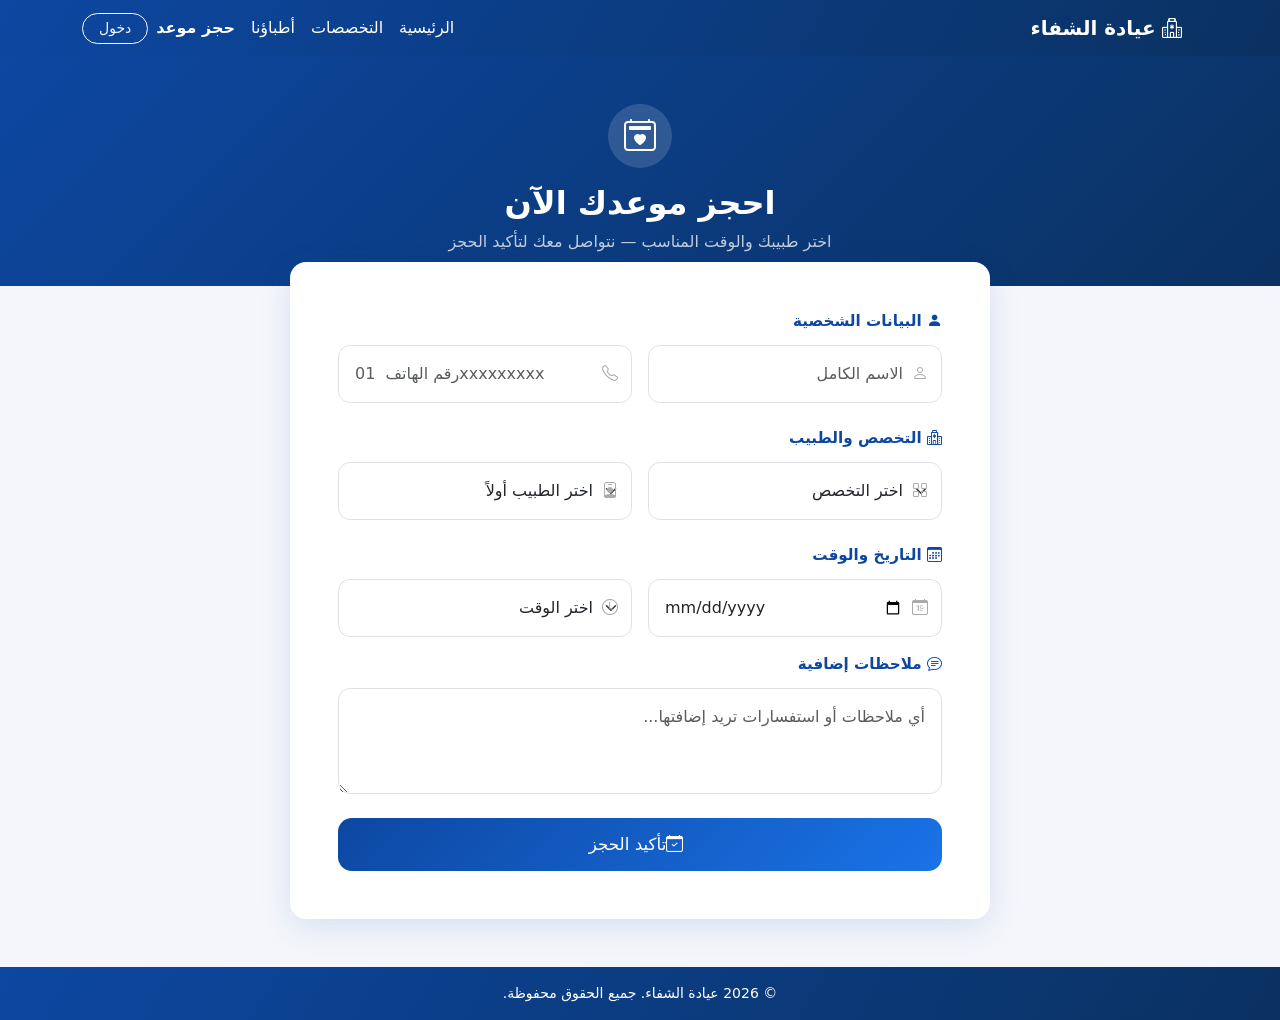
==== commit 0aa293d3: "new" ====
--- a/pages/appointment.html
+++ b/pages/appointment.html
@@ -7,6 +7,7 @@
     <link href="https://cdn.jsdelivr.net/npm/bootstrap@5.3.8/dist/css/bootstrap.min.css" rel="stylesheet">
     <link rel="stylesheet" href="https://cdn.jsdelivr.net/npm/bootstrap-icons@1.13.1/font/bootstrap-icons.min.css">
     <link rel="stylesheet" href="../css/style.css">
+    <link rel="stylesheet" href="https://unpkg.com/aos@2.3.4/dist/aos.css">
 </head>
 <body class="page-appointment">
 
@@ -36,17 +37,17 @@
 <div class="appt-hero">
     <div class="container text-center">
         <div class="d-inline-flex align-items-center justify-content-center rounded-circle mb-3"
-             style="width:64px;height:64px;background:rgba(255,255,255,.15)">
+             style="width:64px;height:64px;background:rgba(255,255,255,.15)" data-aos="zoom-in">
             <i class="bi bi-calendar2-heart text-white fs-2"></i>
         </div>
-        <h2 class="text-white fw-bold mb-2">احجز موعدك الآن</h2>
-        <p class="text-white opacity-75 mb-0">اختر طبيبك والوقت المناسب — نتواصل معك لتأكيد الحجز</p>
+        <h2 class="text-white fw-bold mb-2" data-aos="fade-up" data-aos-delay="100">احجز موعدك الآن</h2>
+        <p class="text-white opacity-75 mb-0" data-aos="fade-up" data-aos-delay="200">اختر طبيبك والوقت المناسب — نتواصل معك لتأكيد الحجز</p>
     </div>
 </div>
 
 <!-- Form Card -->
 <div class="container pb-5">
-    <div class="appt-card card p-4 p-md-5 mx-auto" style="max-width:700px">
+    <div class="appt-card card p-4 p-md-5 mx-auto" style="max-width:700px" data-aos="fade-up" data-aos-delay="100">
 
         <!-- Doctor Preview -->
         <div id="doctorInfo" class="doctor-preview d-none mb-4">
@@ -172,24 +173,14 @@
 
 <script src="https://cdn.jsdelivr.net/npm/bootstrap@5.3.8/dist/js/bootstrap.bundle.min.js"></script>
 <script src="../js/doctors-data.js"></script>
+<script src="https://unpkg.com/aos@2.3.4/dist/aos.js"></script>
+<script>AOS.init({ duration: 700, once: true, offset: 40 });</script>
 <script type="module">
-import { initializeApp }   from "https://www.gstatic.com/firebasejs/10.12.0/firebase-app.js";
-import { getAuth, onAuthStateChanged }
+import { auth, db } from "../js/firebase-config.js";
+import { onAuthStateChanged }
     from "https://www.gstatic.com/firebasejs/10.12.0/firebase-auth.js";
-import { getFirestore, collection, addDoc, serverTimestamp }
+import { collection, addDoc, serverTimestamp }
     from "https://www.gstatic.com/firebasejs/10.12.0/firebase-firestore.js";
-
-const firebaseConfig = {
-    apiKey:"AIzaSyCOwMMVo4uyqY4g_pDcDFTvwmq1mXzlsbU",
-    authDomain:"al-shifa-clinic-a7816.firebaseapp.com",
-    projectId:"al-shifa-clinic-a7816",
-    storageBucket:"al-shifa-clinic-a7816.firebasestorage.app",
-    messagingSenderId:"867976308051",
-    appId:"1:867976308051:web:b8fcfe1c879ed5c8e42da6"
-};
-const app  = initializeApp(firebaseConfig);
-const auth = getAuth(app);
-const db   = getFirestore(app);
 
 let currentUser  = null;
 let selectedTime = '';
--- a/css/style.css
+++ b/css/style.css
@@ -1,30 +1,30 @@
-/* =============================================
-   Global CSS Variables
-   ============================================= */
 :root {
-    --blue:           #0d47a1;
-    --blue-dark:      #0a3161;
-    --blue-light:     #e8f0fe;
-    --blue-acc:       #1a73e8;
+    --blue: #0d47a1;
+    --blue-dark: #0a3161;
+    --blue-light: #e8f0fe;
+    --blue-acc: #1a73e8;
 
     /* aliases kept for backward compatibility */
-    --primary-blue:   #0d47a1;
+    --primary-blue: #0d47a1;
     --secondary-blue: #1565c0;
-    --dark-blue:      #0a3161;
-    --light-blue:     #e8f0fe;
-    --light-gray:     #f4f6fb;
-    --accent-blue:    #1a73e8;
-}
-
-/* =============================================
-   Base
-   ============================================= */
-html, body { overflow-x: hidden; max-width: 100%; }
+    --dark-blue: #0a3161;
+    --light-blue: #e8f0fe;
+    --light-gray: #f4f6fb;
+    --accent-blue: #1a73e8;
+}
+
+html,
+body {
+    overflow-x: hidden;
+    max-width: 100%;
+}
 
 /* =============================================
    Navbar
    ============================================= */
-.bg-nav { background: linear-gradient(120deg, var(--blue), var(--blue-dark)); }
+.bg-nav {
+    background: linear-gradient(120deg, var(--blue), var(--blue-dark));
+}
 
 /* =============================================
    Hero Section
@@ -33,29 +33,54 @@
     min-height: 92vh;
     background: linear-gradient(135deg, var(--blue), var(--blue-dark));
 }
-@media (max-width: 768px) { .hero-section { min-height: unset; } }
-
-.hero-section h1 { font-size: clamp(1.5rem, 4vw, 3rem); }
-
-.stat-box { background: rgba(255,255,255,.1); border-radius: 14px; padding: 24px; }
+
+@media (max-width: 768px) {
+    .hero-section {
+        min-height: unset;
+    }
+}
+
+.hero-section h1 {
+    font-size: clamp(1.5rem, 4vw, 3rem);
+}
+
+.stat-box {
+    background: rgba(255, 255, 255, .1);
+    border-radius: 14px;
+    padding: 24px;
+}
 
 /* =============================================
    Specialty & Doctor Cards
    ============================================= */
-.spec-card, .doctor-card { transition: transform .3s, box-shadow .3s; }
-
-.spec-card:hover, .doctor-card:hover {
+.spec-card,
+.doctor-card {
+    transition: transform .3s, box-shadow .3s;
+}
+
+.spec-card:hover,
+.doctor-card:hover {
     transform: translateY(-6px);
-    box-shadow: 0 12px 28px rgba(13,71,161,.18);
-}
-
-.spec-card img   { height: 180px; object-fit: cover; }
-.doctor-card img { height: 260px; object-fit: cover; object-position: top center; width: 100%; }
+    box-shadow: 0 12px 28px rgba(13, 71, 161, .18);
+}
+
+.spec-card img {
+    height: 180px;
+    object-fit: cover;
+}
+
+.doctor-card img {
+    height: 260px;
+    object-fit: cover;
+    object-position: top center;
+    width: 100%;
+}
 
 /* =============================================
    Badges
    ============================================= */
-.spec-badge, .section-badge {
+.spec-badge,
+.section-badge {
     background: var(--blue-light);
     color: var(--blue);
     font-size: .78rem;
@@ -66,148 +91,405 @@
 /* =============================================
    Service Cards
    ============================================= */
-.service-card { border-right: 4px solid var(--blue-acc); transition: transform .3s; }
-.service-card:hover { transform: translateX(-4px); }
-.section-title { color: var(--blue); }
+.service-card {
+    border-right: 4px solid var(--blue-acc);
+    transition: transform .3s;
+}
+
+.service-card:hover {
+    transform: translateX(-4px);
+}
+
+.section-title {
+    color: var(--blue);
+}
 
 /* =============================================
    Specialty Icon Cards (homepage grid)
    ============================================= */
 .spec-icon-card {
     border: 1.5px solid #eef0f5;
-    transition: transform .25s, box-shadow .25s, border-color .25s;
+    border-radius: 16px;
+    background: #fff;
+    min-height: 72px;
+    display: flex;
+    flex-direction: column;
+    align-items: center;
+    justify-content: center;
+    transition: transform .25s, box-shadow .25s;
     cursor: pointer;
-}
+    overflow: hidden;
+}
+
 .spec-icon-card:hover {
-    transform: translateY(-6px);
-    box-shadow: 0 12px 28px rgba(13,71,161,.13);
-    border-color: var(--blue);
-}
+    transform: translateY(-5px);
+    box-shadow: 0 10px 24px rgba(13, 71, 161, .12);
+}
+
 .spec-icon-wrap {
-    width: 60px; height: 60px; border-radius: 16px; margin: 0 auto;
-    display: flex; align-items: center; justify-content: center;
-    font-size: 1.7rem; transition: transform .25s;
-}
-.spec-icon-card:hover .spec-icon-wrap { transform: scale(1.12); }
+    width: 56px;
+    height: 56px;
+    border-radius: 50%;
+    margin: 0 auto;
+    display: flex;
+    align-items: center;
+    justify-content: center;
+    font-size: 1.35rem;
+    font-weight: 800;
+    font-family: 'Segoe UI', Tahoma, sans-serif;
+    transition: transform .3s, box-shadow .3s;
+    box-shadow: 0 2px 8px rgba(0,0,0,.08);
+    line-height: 1;
+    letter-spacing: 0;
+}
+
+.spec-icon-card:hover .spec-icon-wrap {
+    transform: scale(1.15);
+    box-shadow: 0 6px 18px rgba(0,0,0,.15);
+}
 
 /* =============================================
    Mega Menu
    ============================================= */
 .mega-menu {
     width: min(96vw, 860px);
-    left: 0; border: none;
+    left: 0;
+    border: none;
     border-radius: 16px;
-    box-shadow: 0 16px 48px rgba(0,0,0,.15);
+    box-shadow: 0 16px 48px rgba(0, 0, 0, .15);
     padding: 16px !important;
 }
-.mega-grid { display: grid; grid-template-columns: repeat(4,1fr); gap: 4px 12px; }
-.mega-col  { padding: 8px 6px; }
+
+.mega-grid {
+    display: grid;
+    grid-template-columns: repeat(4, 1fr);
+    gap: 4px 12px;
+}
+
+.mega-col {
+    padding: 8px 6px;
+}
+
 .mega-spec-title {
-    font-size: .78rem; font-weight: 700; margin-bottom: 6px;
-    display: flex; align-items: center; gap: 4px;
-}
+    font-size: .78rem;
+    font-weight: 700;
+    margin-bottom: 6px;
+    display: flex;
+    align-items: center;
+    gap: 4px;
+}
+
 .mega-doc-link {
-    display: block; font-size: .8rem; color: #555; text-decoration: none;
-    padding: 3px 6px; border-radius: 6px; transition: background .15s, color .15s;
-    white-space: nowrap; overflow: hidden; text-overflow: ellipsis;
-}
-.mega-doc-link:hover { background: var(--blue-light); color: var(--blue); }
+    display: block;
+    font-size: .8rem;
+    color: #555;
+    text-decoration: none;
+    padding: 3px 6px;
+    border-radius: 6px;
+    transition: background .15s, color .15s;
+    white-space: nowrap;
+    overflow: hidden;
+    text-overflow: ellipsis;
+}
+
+.mega-doc-link:hover {
+    background: var(--blue-light);
+    color: var(--blue);
+}
 
 @media (max-width: 991px) {
-    .mega-menu { position: static !important; width: 100%; box-shadow: none; }
-    .mega-grid { grid-template-columns: repeat(2,1fr); }
+    .mega-menu {
+        position: static !important;
+        width: 100%;
+        box-shadow: none;
+    }
+
+    .mega-grid {
+        grid-template-columns: repeat(2, 1fr);
+    }
 }
 
 /* =============================================
    Utilities
    ============================================= */
-.bg-form  { background: rgba(255,255,255,.08); backdrop-filter: blur(6px); }
-.footer-h { transition: opacity .2s; }
-.footer-h:hover { opacity: 1 !important; }
+.bg-form {
+    background: rgba(255, 255, 255, .08);
+    backdrop-filter: blur(6px);
+}
+
+.footer-h {
+    transition: opacity .2s;
+}
+
+.footer-h:hover {
+    opacity: 1 !important;
+}
 
 /* =============================================
    Auth Pages (login / register)
    ============================================= */
-.page-auth { min-height: 100vh; background: linear-gradient(135deg, var(--blue), var(--blue-dark)); }
-
-.divider { display: flex; align-items: center; gap: 12px; color: #aaa; font-size: .85rem; }
-.divider::before, .divider::after { content:''; flex:1; height:1px; background:#e0e0e0; }
+.page-auth {
+    min-height: 100vh;
+    background: linear-gradient(135deg, var(--blue), var(--blue-dark));
+}
+
+.divider {
+    display: flex;
+    align-items: center;
+    gap: 12px;
+    color: #aaa;
+    font-size: .85rem;
+}
+
+.divider::before,
+.divider::after {
+    content: '';
+    flex: 1;
+    height: 1px;
+    background: #e0e0e0;
+}
 
 /* =============================================
    Patient Page
    ============================================= */
-.page-patient { background: var(--light-gray); }
-
-.status-pending   { background: #fff3cd !important; color: #856404 !important; }
-.status-confirmed { background: #d1e7dd !important; color: #0f5132 !important; }
-.status-cancelled { background: #f8d7da !important; color: #842029 !important; }
+.page-patient {
+    background: var(--light-gray);
+}
+
+.status-pending {
+    background: #fff3cd !important;
+    color: #856404 !important;
+}
+
+.status-confirmed {
+    background: #d1e7dd !important;
+    color: #0f5132 !important;
+}
+
+.status-cancelled {
+    background: #f8d7da !important;
+    color: #842029 !important;
+}
 
 /* =============================================
    Doctor Dashboard
    ============================================= */
-.page-dashboard { background: #f0f2f8; }
+.page-dashboard {
+    background: #f0f2f8;
+}
 
 .sidebar {
-    width: 240px; min-height: 100vh; flex-shrink: 0;
+    width: 240px;
+    min-height: 100vh;
+    flex-shrink: 0;
     background: linear-gradient(180deg, var(--blue), var(--blue-dark));
     transition: transform .3s;
 }
+
 .sidebar a {
-    display: flex; align-items: center; gap: 10px;
-    color: rgba(255,255,255,.8); text-decoration: none;
-    padding: 9px 12px; border-radius: 10px; font-size: .9rem;
+    display: flex;
+    align-items: center;
+    gap: 10px;
+    color: rgba(255, 255, 255, .8);
+    text-decoration: none;
+    padding: 9px 12px;
+    border-radius: 10px;
+    font-size: .9rem;
     transition: background .2s, color .2s;
 }
-.sidebar a:hover, .sidebar a.active { background: rgba(255,255,255,.15); color: #fff; }
+
+.sidebar a:hover,
+.sidebar a.active {
+    background: rgba(255, 255, 255, .15);
+    color: #fff;
+}
+
 .nav-section {
-    font-size: .72rem; color: rgba(255,255,255,.5);
-    text-transform: uppercase; letter-spacing: 1px; padding: 4px 12px;
-}
+    font-size: .72rem;
+    color: rgba(255, 255, 255, .5);
+    text-transform: uppercase;
+    letter-spacing: 1px;
+    padding: 4px 12px;
+}
+
 @media (max-width: 768px) {
-    .sidebar { position: fixed; top: 0; right: 0; z-index: 1050; transform: translateX(100%); }
-    .sidebar.show { transform: translateX(0); }
-}
-
-.stat-icon { width: 44px; height: 44px; border-radius: 12px; display: flex; align-items: center; justify-content: center; font-size: 1.3rem; }
-
-.spec-banner { border-radius: 14px; padding: 16px 20px; margin-bottom: 20px; color: #fff; background: linear-gradient(135deg, var(--blue), var(--blue-dark)); }
-.spec-icon { font-size: 2rem; }
-
-.view-tabs .nav-link { border-radius: 8px; color: #555; font-size: .85rem; padding: 6px 14px; }
-.view-tabs .nav-link.active { background: var(--blue); color: #fff; }
-
-.badge-pending   { background: #fff3cd; color: #856404; }
-.badge-confirmed { background: #d1e7dd; color: #0f5132; }
-.badge-cancelled { background: #f8d7da; color: #842029; }
+    .sidebar {
+        position: fixed;
+        top: 0;
+        right: 0;
+        z-index: 1050;
+        transform: translateX(100%);
+        height: 100vh;
+        overflow-y: auto;
+    }
+
+    .sidebar.show {
+        transform: translateX(0);
+    }
+
+    .sidebar-overlay {
+        display: none;
+        position: fixed;
+        inset: 0;
+        background: rgba(0, 0, 0, .45);
+        z-index: 1049;
+    }
+
+    .sidebar-overlay.show {
+        display: block;
+    }
+}
+
+@media (min-width: 769px) {
+    .sidebar-overlay { display: none !important; }
+    #sidebarToggle { display: none !important; }
+    .sidebar-close-btn { display: none !important; }
+}
+
+.stat-icon {
+    width: 44px;
+    height: 44px;
+    border-radius: 12px;
+    display: flex;
+    align-items: center;
+    justify-content: center;
+    font-size: 1.3rem;
+}
+
+.spec-banner {
+    border-radius: 14px;
+    padding: 16px 20px;
+    margin-bottom: 20px;
+    color: #fff;
+    background: linear-gradient(135deg, var(--blue), var(--blue-dark));
+}
+
+.spec-icon {
+    font-size: 2rem;
+}
+
+.view-tabs .nav-link {
+    border-radius: 8px;
+    color: #555;
+    font-size: .85rem;
+    padding: 6px 14px;
+}
+
+.view-tabs .nav-link.active {
+    background: var(--blue);
+    color: #fff;
+}
+
+.badge-pending {
+    background: #fff3cd;
+    color: #856404;
+}
+
+.badge-confirmed {
+    background: #d1e7dd;
+    color: #0f5132;
+}
+
+.badge-cancelled {
+    background: #f8d7da;
+    color: #842029;
+}
 
 /* =============================================
    Appointment Page
    ============================================= */
-.page-appointment { background: var(--light-gray); }
-.appt-hero { background: linear-gradient(135deg, var(--blue), var(--blue-dark)); padding: 48px 0 32px; }
-.appt-card { box-shadow: 0 8px 32px rgba(13,71,161,.12); margin-top: -24px; }
-
-.step-label { font-weight: 700; color: var(--blue); margin-bottom: 12px; font-size: .95rem; }
-
-.input-icon-wrap { position: relative; }
-.input-icon-wrap > i { position: absolute; top: 50%; transform: translateY(-50%); right: 14px; color: #aaa; pointer-events: none; z-index: 5; }
+.page-appointment {
+    background: var(--light-gray);
+}
+
+.appt-hero {
+    background: linear-gradient(135deg, var(--blue), var(--blue-dark));
+    padding: 48px 0 32px;
+}
+
+.appt-card {
+    box-shadow: 0 8px 32px rgba(13, 71, 161, .12);
+    margin-top: -24px;
+}
+
+.step-label {
+    font-weight: 700;
+    color: var(--blue);
+    margin-bottom: 12px;
+    font-size: .95rem;
+}
+
+.input-icon-wrap {
+    position: relative;
+}
+
+.input-icon-wrap>i {
+    position: absolute;
+    top: 50%;
+    transform: translateY(-50%);
+    right: 14px;
+    color: #aaa;
+    pointer-events: none;
+    z-index: 5;
+}
+
 .input-icon-wrap .form-control,
-.input-icon-wrap .form-select { padding-right: 38px !important; border-radius: 12px; }
-
-.time-slots { display: flex; flex-wrap: wrap; gap: 8px; }
-.time-slot { padding: 6px 14px; border-radius: 20px; border: 1.5px solid #dee2e6; font-size: .82rem; cursor: pointer; transition: all .2s; }
-.time-slot:hover    { border-color: var(--blue); color: var(--blue); }
-.time-slot.selected { background: var(--blue); color: #fff; border-color: var(--blue); }
-
-.btn-submit { background: linear-gradient(135deg, var(--blue), var(--blue-acc)); border: none; border-radius: 14px; padding: 14px; font-size: 1.05rem; transition: opacity .2s; }
-.btn-submit:hover { opacity: .9; }
-
-.doctor-preview img { width: 52px; height: 52px; border-radius: 50%; object-fit: cover; }
+.input-icon-wrap .form-select {
+    padding-right: 38px !important;
+    border-radius: 12px;
+}
+
+.time-slots {
+    display: flex;
+    flex-wrap: wrap;
+    gap: 8px;
+}
+
+.time-slot {
+    padding: 6px 14px;
+    border-radius: 20px;
+    border: 1.5px solid #dee2e6;
+    font-size: .82rem;
+    cursor: pointer;
+    transition: all .2s;
+}
+
+.time-slot:hover {
+    border-color: var(--blue);
+    color: var(--blue);
+}
+
+.time-slot.selected {
+    background: var(--blue);
+    color: #fff;
+    border-color: var(--blue);
+}
+
+.btn-submit {
+    background: linear-gradient(135deg, var(--blue), var(--blue-acc));
+    border: none;
+    border-radius: 14px;
+    padding: 14px;
+    font-size: 1.05rem;
+    transition: opacity .2s;
+}
+
+.btn-submit:hover {
+    opacity: .9;
+}
+
+.doctor-preview img {
+    width: 52px;
+    height: 52px;
+    border-radius: 50%;
+    object-fit: cover;
+}
 
 /* =============================================
    Cards & Shared Components
    ============================================= */
-.login-card, .reg-card {
+.login-card,
+.reg-card {
     border: none;
     border-radius: 20px;
 }
@@ -217,9 +499,10 @@
     border-radius: 14px;
     transition: transform .2s, box-shadow .2s;
 }
+
 .stat-card:hover {
     transform: translateY(-3px);
-    box-shadow: 0 8px 24px rgba(13,71,161,.12) !important;
+    box-shadow: 0 8px 24px rgba(13, 71, 161, .12) !important;
 }
 
 .appt-card {
@@ -232,26 +515,43 @@
     padding: 48px 20px;
     animation: fadeIn .4s ease;
 }
-@keyframes fadeIn { from { opacity:0; transform:translateY(12px); } to { opacity:1; transform:none; } }
+
+@keyframes fadeIn {
+    from {
+        opacity: 0;
+        transform: translateY(12px);
+    }
+
+    to {
+        opacity: 1;
+        transform: none;
+    }
+}
 
 .spec-icon-badge {
-    width: 44px; height: 44px; border-radius: 12px;
+    width: 44px;
+    height: 44px;
+    border-radius: 12px;
     background: var(--light-blue);
-    display: flex; align-items: center; justify-content: center;
+    display: flex;
+    align-items: center;
+    justify-content: center;
     flex-shrink: 0;
 }
 
 .filter-btn {
     padding: 7px 18px;
     border-radius: 30px;
-    border: 2px solid rgba(255,255,255,.4);
+    border: 2px solid rgba(255, 255, 255, .4);
     background: transparent;
     color: #fff;
     font-size: .85rem;
     cursor: pointer;
     transition: all .2s;
 }
-.filter-btn:hover, .filter-btn.active {
+
+.filter-btn:hover,
+.filter-btn.active {
     background: #fff;
     color: var(--blue);
     border-color: #fff;
@@ -260,34 +560,336 @@
 /* =============================================
    Admin Page (create doctors)
    ============================================= */
-.page-admin { min-height: 100vh; background: var(--light-gray); }
+.page-admin {
+    min-height: 100vh;
+    background: var(--light-gray);
+}
 
 .step-badge {
-    width: 28px; height: 28px; border-radius: 50%;
-    background: var(--blue); color: #fff;
-    display: inline-flex; align-items: center; justify-content: center;
-    font-size: .85rem; font-weight: 700;
+    width: 28px;
+    height: 28px;
+    border-radius: 50%;
+    background: var(--blue);
+    color: #fff;
+    display: inline-flex;
+    align-items: center;
+    justify-content: center;
+    font-size: .85rem;
+    font-weight: 700;
 }
 
 .spec-btn {
-    border: 2px solid #dee2e6; border-radius: 12px; padding: 12px 8px;
-    text-align: center; cursor: pointer; transition: all .2s;
-    display: flex; flex-direction: column; align-items: center; gap: 4px;
-}
-.spec-btn:hover, .spec-btn.selected { border-color: var(--blue); background: var(--light-blue); }
-
-.doc-card { border: 1.5px solid #dee2e6; border-radius: 12px; transition: border-color .2s; }
-.doc-card.loading { opacity: .6; }
-.doc-card.created { border-color: #198754; background: #f0fff4; }
-.doc-card.failed  { border-color: #dc3545; background: #fff5f5; }
-.doc-img { width: 44px; height: 44px; border-radius: 50%; object-fit: cover; }
+    border: 2px solid #dee2e6;
+    border-radius: 12px;
+    padding: 12px 8px;
+    text-align: center;
+    cursor: pointer;
+    transition: all .2s;
+    display: flex;
+    flex-direction: column;
+    align-items: center;
+    gap: 4px;
+}
+
+.spec-btn:hover,
+.spec-btn.selected {
+    border-color: var(--blue);
+    background: var(--light-blue);
+}
+
+.doc-card {
+    border: 1.5px solid #dee2e6;
+    border-radius: 12px;
+    transition: border-color .2s;
+}
+
+.doc-card.loading {
+    opacity: .6;
+}
+
+.doc-card.created {
+    border-color: #198754;
+    background: #f0fff4;
+}
+
+.doc-card.failed {
+    border-color: #dc3545;
+    background: #fff5f5;
+}
+
+.doc-img {
+    width: 44px;
+    height: 44px;
+    border-radius: 50%;
+    object-fit: cover;
+}
 
 .log-box {
-    background: #1e1e2e; color: #a6e3a1; border-radius: 12px;
-    padding: 14px; font-family: monospace; font-size: .8rem;
-    max-height: 220px; overflow-y: auto; min-height: 60px;
-}
-.log-box .ok   { color: #a6e3a1; }
-.log-box .warn { color: #f9e2af; }
-.log-box .err  { color: #f38ba8; }
-.log-box .info { color: #89dceb; }
+    background: #1e1e2e;
+    color: #a6e3a1;
+    border-radius: 12px;
+    padding: 14px;
+    font-family: monospace;
+    font-size: .8rem;
+    max-height: 220px;
+    overflow-y: auto;
+    min-height: 60px;
+}
+
+.log-box .ok {
+    color: #a6e3a1;
+}
+
+.log-box .warn {
+    color: #f9e2af;
+}
+
+.log-box .err {
+    color: #f38ba8;
+}
+
+.log-box .info {
+    color: #89dceb;
+}
+
+
+/* =============================================
+   Specialties Page
+   ============================================= */
+.page-specialties {
+    background: var(--light-gray);
+}
+
+.page-specialties .spec-card {
+    border: none;
+    border-radius: 20px;
+    overflow: hidden;
+    transition: transform .35s, box-shadow .35s;
+    cursor: pointer;
+}
+
+.page-specialties .spec-card:hover {
+    transform: translateY(-8px);
+    box-shadow: 0 20px 48px rgba(13, 71, 161, .22);
+}
+
+.page-specialties .spec-card img {
+    width: 100%;
+    height: 220px;
+    object-fit: cover;
+}
+
+.hero-spec {
+    background: linear-gradient(135deg, var(--secondary-blue), var(--dark-blue));
+    padding: 70px 0 50px;
+}
+
+.hero-spec .stat-pill {
+    background: rgba(255, 255, 255, .12);
+    border: 1px solid rgba(255, 255, 255, .2);
+    border-radius: 30px;
+    padding: 8px 20px;
+    display: inline-flex;
+    align-items: center;
+    gap: 8px;
+}
+
+/* =============================================
+   Doctors Page
+   ============================================= */
+.page-doctors {
+    background: var(--light-gray);
+}
+
+.doctors-hero {
+    background: linear-gradient(135deg, var(--blue), var(--blue-dark));
+    padding: 60px 0 40px;
+}
+
+/* =============================================
+   Home Page
+   ============================================= */
+.page-home {
+    background: #fff;
+}
+
+/* =============================================
+   AOS & Global Enhancements
+   ============================================= */
+html {
+    scroll-behavior: smooth;
+}
+
+/* prevent AOS from causing horizontal overflow */
+[data-aos] {
+    pointer-events: none;
+}
+[data-aos].aos-animate {
+    pointer-events: auto;
+}
+
+/* pulse animation for emergency card */
+@keyframes pulse-red {
+    0%, 100% { box-shadow: 0 0 0 0 rgba(198, 40, 40, .4); }
+    50%       { box-shadow: 0 0 0 8px rgba(198, 40, 40, 0); }
+}
+.spec-icon-card:has(.bi-hospital-fill) {
+    animation: pulse-red 2.5s infinite;
+}
+
+/* floating animation for hero icon on appointment page */
+@keyframes float {
+    0%, 100% { transform: translateY(0); }
+    50%       { transform: translateY(-8px); }
+}
+.appt-hero .rounded-circle {
+    animation: float 3s ease-in-out infinite;
+}
+
+/* smooth card entrance for stat cards */
+.stat-card {
+    transition: transform .25s, box-shadow .25s;
+}
+
+/* navbar link underline animation */
+.navbar .nav-link {
+    position: relative;
+}
+.navbar .nav-link::after {
+    content: '';
+    position: absolute;
+    bottom: 2px;
+    right: 8px;
+    left: 8px;
+    width: auto;
+    height: 2px;
+    background: rgba(255,255,255,.7);
+    transform: scaleX(0);
+    transition: transform .25s;
+    transform-origin: right;
+}
+.navbar .nav-link:hover::after {
+    transform: scaleX(1);
+}
+
+/* button hover lift */
+.btn-submit,
+.btn[style*="background:var(--secondary-blue)"],
+.btn[style*="background:var(--secondary-blue)"] {
+    transition: transform .2s, box-shadow .2s, opacity .2s;
+}
+.btn-submit:hover {
+    transform: translateY(-2px);
+    box-shadow: 0 6px 20px rgba(13,71,161,.35);
+}
+
+/* doctor card image zoom on hover */
+.doctor-card img {
+    transition: transform .4s ease;
+}
+.doctor-card:hover img {
+    transform: scale(1.05);
+}
+.doctor-card {
+    overflow: hidden;
+}
+
+/* spec card image zoom on hover */
+.spec-card img {
+    transition: transform .4s ease;
+}
+.spec-card:hover img {
+    transform: scale(1.07);
+}
+
+/* =============================================
+   index.html — Extracted Inline Styles
+   ============================================= */
+
+/* Navbar */
+.btn-nav-register { color: var(--secondary-blue); }
+
+/* Mega Menu */
+.mega-menu-header-title { color: var(--secondary-blue); }
+.btn-mega-all {
+    background: var(--secondary-blue);
+    font-size: .78rem;
+}
+
+/* Mega spec title colors */
+.mega-spec-heart    { color: #e53935; }
+.mega-spec-dentist  { color: #1e88e5; }
+.mega-spec-bones    { color: #6d4c41; }
+.mega-spec-children { color: #e91e63; }
+.mega-spec-neuro    { color: #7b1fa2; }
+.mega-spec-internal { color: #00897b; }
+.mega-spec-derma    { color: #f57c00; }
+.mega-spec-eye      { color: #0288d1; }
+.mega-spec-gynecology { color: #d81b60; }
+.mega-spec-urology  { color: #1565c0; }
+.mega-spec-radiology{ color: #37474f; }
+.mega-spec-emergency{ color: #c62828; }
+
+/* Hero */
+.hero-badge {
+    background: rgba(255,255,255,.15);
+    font-size: .85rem;
+}
+.hero-desc {
+    font-size: clamp(.95rem, 2vw, 1.2rem);
+}
+.btn-hero-primary {
+    color: var(--secondary-blue);
+    font-size: clamp(.9rem, 2vw, 1.1rem);
+}
+.btn-hero-outline {
+    font-size: clamp(.9rem, 2vw, 1.1rem);
+}
+
+/* Specialties section */
+.section-bg-gray { background: var(--light-gray); }
+
+.badge-section {
+    background: var(--light-blue);
+    color: var(--secondary-blue);
+    font-size: .85rem;
+}
+
+/* Specialty cards — colored top border per specialty */
+.spec-card-heart      { border-top: 3px solid #e53935; }
+.spec-card-dentist    { border-top: 3px solid #1e88e5; }
+.spec-card-bones      { border-top: 3px solid #6d4c41; }
+.spec-card-children   { border-top: 3px solid #e91e63; }
+.spec-card-neuro      { border-top: 3px solid #7b1fa2; }
+.spec-card-internal   { border-top: 3px solid #00897b; }
+.spec-card-derma      { border-top: 3px solid #f57c00; }
+.spec-card-eye        { border-top: 3px solid #0288d1; }
+.spec-card-gynecology { border-top: 3px solid #d81b60; }
+.spec-card-urology    { border-top: 3px solid #1565c0; }
+.spec-card-radiology  { border-top: 3px solid #37474f; }
+.spec-card-emergency  { border-top: 3px solid #c62828; }
+
+.spec-icon-card h6 { color: #333; }
+.spec-icon-card small { font-size: .72rem; }
+
+/* Services section icons */
+.service-icon { color: var(--primary-blue); }
+
+/* Specialties section button */
+.btn-primary-blue {
+    background: var(--secondary-blue);
+    color: #fff;
+}
+
+/* Contact section */
+.contact-icon-wrap {
+    width: 48px;
+    height: 48px;
+    background: var(--light-blue);
+    flex-shrink: 0;
+}
+.contact-icon-wrap i { color: var(--secondary-blue); }
+
+.contact-form-bg { background: var(--light-gray); }
+
+.btn-contact-submit { background: var(--secondary-blue); }
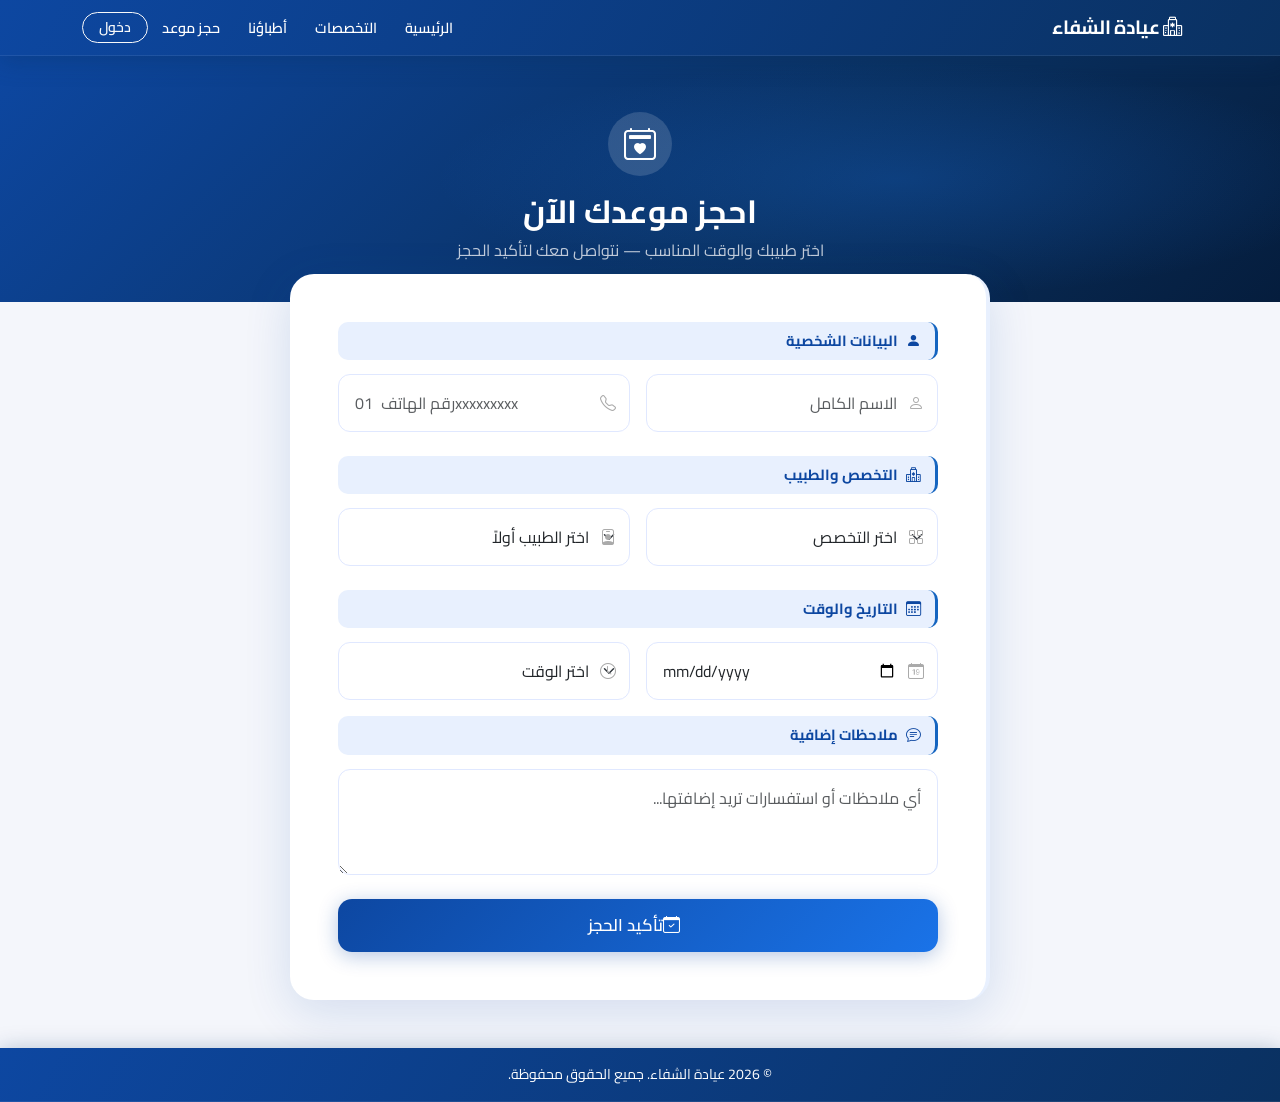
==== commit 8f7c8590: "new update" ====
--- a/pages/appointment.html
+++ b/pages/appointment.html
@@ -6,6 +6,8 @@
     <title>حجز موعد - عيادة الشفاء</title>
     <link href="https://cdn.jsdelivr.net/npm/bootstrap@5.3.8/dist/css/bootstrap.min.css" rel="stylesheet">
     <link rel="stylesheet" href="https://cdn.jsdelivr.net/npm/bootstrap-icons@1.13.1/font/bootstrap-icons.min.css">
+    <link rel="preconnect" href="https://fonts.googleapis.com">
+    <link href="https://fonts.googleapis.com/css2?family=Cairo:wght@400;500;600;700;800&display=swap" rel="stylesheet">
     <link rel="stylesheet" href="../css/style.css">
     <link rel="stylesheet" href="https://unpkg.com/aos@2.3.4/dist/aos.css">
 </head>
--- a/css/style.css
+++ b/css/style.css
@@ -1,29 +1,141 @@
+/* =============================================
+   CSS Variables & Root
+   ============================================= */
+@import url('https://fonts.googleapis.com/css2?family=Cairo:wght@300;400;500;600;700;800;900&display=swap');
+
 :root {
     --blue: #0d47a1;
     --blue-dark: #0a3161;
+    --blue-mid: #1565c0;
     --blue-light: #e8f0fe;
     --blue-acc: #1a73e8;
-
-    /* aliases kept for backward compatibility */
+    --blue-glow: rgba(21, 101, 192, 0.25);
+
+    /* aliases */
     --primary-blue: #0d47a1;
     --secondary-blue: #1565c0;
     --dark-blue: #0a3161;
     --light-blue: #e8f0fe;
     --light-gray: #f4f6fb;
     --accent-blue: #1a73e8;
-}
-
-html,
+
+    /* new design tokens */
+    --glass: rgba(255,255,255,0.08);
+    --glass-border: rgba(255,255,255,0.15);
+    --card-radius: 18px;
+    --shadow-sm: 0 2px 12px rgba(13,71,161,.08);
+    --shadow-md: 0 8px 32px rgba(13,71,161,.14);
+    --shadow-lg: 0 20px 60px rgba(13,71,161,.2);
+    --transition: all .3s cubic-bezier(.4,0,.2,1);
+}
+
+/* =============================================
+   Base
+   ============================================= */
+*, *::before, *::after { box-sizing: border-box; }
+
+html { scroll-behavior: smooth; overflow-x: hidden; }
+
 body {
+    font-family: 'Cairo', 'Segoe UI', sans-serif;
     overflow-x: hidden;
     max-width: 100%;
-}
+    color: #1a1a2e;
+}
+
+/* =============================================
+   Scrollbar
+   ============================================= */
+::-webkit-scrollbar { width: 6px; }
+::-webkit-scrollbar-track { background: #f0f2f8; }
+::-webkit-scrollbar-thumb { background: var(--blue-mid); border-radius: 10px; }
+::-webkit-scrollbar-thumb:hover { background: var(--blue); }
 
 /* =============================================
    Navbar
    ============================================= */
 .bg-nav {
-    background: linear-gradient(120deg, var(--blue), var(--blue-dark));
+    background: linear-gradient(120deg, var(--blue) 0%, var(--blue-dark) 100%);
+    backdrop-filter: blur(12px);
+    box-shadow: 0 4px 24px rgba(10,49,97,.35);
+    border-bottom: 1px solid rgba(255,255,255,.08);
+}
+
+.navbar .navbar-brand {
+    font-weight: 800;
+    font-size: 1.2rem;
+    letter-spacing: -.3px;
+    transition: var(--transition);
+}
+.navbar .navbar-brand:hover { opacity: .85; transform: scale(1.03); }
+
+.navbar .nav-link {
+    position: relative;
+    font-weight: 600;
+    font-size: .9rem;
+    padding: 8px 14px !important;
+    transition: var(--transition);
+}
+.navbar .nav-link::after {
+    content: '';
+    position: absolute;
+    bottom: 2px;
+    right: 10px;
+    left: 10px;
+    height: 2px;
+    background: rgba(255,255,255,.8);
+    border-radius: 2px;
+    transform: scaleX(0);
+    transition: transform .3s cubic-bezier(.4,0,.2,1);
+    transform-origin: right;
+}
+.navbar .nav-link:hover::after { transform: scaleX(1); }
+.navbar .nav-link:hover { color: #fff !important; opacity: .9; }
+
+/* =============================================
+   Mega Menu
+   ============================================= */
+.mega-menu {
+    width: min(96vw, 860px);
+    left: 0;
+    border: none;
+    border-radius: 20px;
+    box-shadow: 0 20px 60px rgba(0,0,0,.18);
+    padding: 20px !important;
+    backdrop-filter: blur(20px);
+    background: rgba(255,255,255,.98);
+    border: 1px solid rgba(13,71,161,.08);
+}
+.mega-grid { display: grid; grid-template-columns: repeat(4,1fr); gap: 4px 12px; }
+.mega-col { padding: 8px 6px; }
+.mega-spec-title {
+    font-size: .78rem;
+    font-weight: 700;
+    margin-bottom: 6px;
+    display: flex;
+    align-items: center;
+    gap: 4px;
+}
+.mega-doc-link {
+    display: block;
+    font-size: .8rem;
+    color: #555;
+    text-decoration: none;
+    padding: 4px 8px;
+    border-radius: 8px;
+    transition: var(--transition);
+    white-space: nowrap;
+    overflow: hidden;
+    text-overflow: ellipsis;
+}
+.mega-doc-link:hover {
+    background: var(--blue-light);
+    color: var(--blue);
+    padding-right: 12px;
+}
+@media (max-width: 991px) {
+    .mega-menu { position: static !important; width: 100%; box-shadow: none; }
+    .mega-grid { grid-template-columns: repeat(2,1fr); }
 }
 
 /* =============================================
@@ -31,56 +143,83 @@
    ============================================= */
 .hero-section {
     min-height: 92vh;
-    background: linear-gradient(135deg, var(--blue), var(--blue-dark));
-}
-
-@media (max-width: 768px) {
-    .hero-section {
-        min-height: unset;
-    }
-}
-
-.hero-section h1 {
-    font-size: clamp(1.5rem, 4vw, 3rem);
-}
+    background: linear-gradient(135deg, #0d47a1 0%, #0a3161 50%, #051d3d 100%);
+    position: relative;
+    overflow: hidden;
+}
+.hero-section::before {
+    content: '';
+    position: absolute;
+    inset: 0;
+    background:
+        radial-gradient(ellipse 60% 50% at 80% 20%, rgba(26,115,232,.25) 0%, transparent 60%),
+        radial-gradient(ellipse 40% 40% at 10% 80%, rgba(21,101,192,.2) 0%, transparent 60%);
+    pointer-events: none;
+}
+.hero-section::after {
+    content: '';
+    position: absolute;
+    bottom: -2px;
+    left: 0; right: 0;
+    height: 80px;
+    background: linear-gradient(to bottom, transparent, rgba(255,255,255,.04));
+    pointer-events: none;
+}
+@media (max-width: 768px) { .hero-section { min-height: unset; } }
+.hero-section h1 { font-size: clamp(1.5rem, 4vw, 3rem); line-height: 1.3; }
 
 .stat-box {
-    background: rgba(255, 255, 255, .1);
-    border-radius: 14px;
+    background: var(--glass);
+    border: 1px solid var(--glass-border);
+    border-radius: 18px;
     padding: 24px;
-}
-
-/* =============================================
-   Specialty & Doctor Cards
-   ============================================= */
-.spec-card,
-.doctor-card {
-    transition: transform .3s, box-shadow .3s;
-}
-
-.spec-card:hover,
-.doctor-card:hover {
-    transform: translateY(-6px);
-    box-shadow: 0 12px 28px rgba(13, 71, 161, .18);
-}
-
-.spec-card img {
-    height: 180px;
-    object-fit: cover;
-}
-
-.doctor-card img {
-    height: 260px;
-    object-fit: cover;
-    object-position: top center;
-    width: 100%;
-}
-
-/* =============================================
-   Badges
-   ============================================= */
-.spec-badge,
-.section-badge {
+    backdrop-filter: blur(10px);
+    transition: var(--transition);
+}
+.stat-box:hover {
+    background: rgba(255,255,255,.14);
+    transform: translateY(-4px);
+    box-shadow: 0 12px 32px rgba(0,0,0,.2);
+}
+
+/* =============================================
+   Hero Badge & Buttons
+   ============================================= */
+.hero-badge {
+    background: rgba(255,255,255,.15);
+    border: 1px solid rgba(255,255,255,.25);
+    font-size: .85rem;
+    backdrop-filter: blur(8px);
+}
+.hero-desc { font-size: clamp(.95rem, 2vw, 1.2rem); }
+.btn-hero-primary {
+    color: var(--secondary-blue);
+    font-size: clamp(.9rem, 2vw, 1.1rem);
+    font-weight: 700;
+    box-shadow: 0 4px 20px rgba(255,255,255,.2);
+    transition: var(--transition);
+}
+.btn-hero-primary:hover { transform: translateY(-3px); box-shadow: 0 8px 28px rgba(255,255,255,.3); }
+.btn-hero-outline {
+    font-size: clamp(.9rem, 2vw, 1.1rem);
+    font-weight: 700;
+    transition: var(--transition);
+}
+.btn-hero-outline:hover { transform: translateY(-3px); }
+
+/* =============================================
+   Section Titles & Badges
+   ============================================= */
+.section-title { color: var(--blue); font-weight: 800; }
+.section-bg-gray { background: var(--light-gray); }
+.badge-section {
+    background: var(--blue-light);
+    color: var(--secondary-blue);
+    font-size: .85rem;
+    font-weight: 700;
+    border: 1px solid rgba(21,101,192,.15);
+}
+.spec-badge, .section-badge {
     background: var(--blue-light);
     color: var(--blue);
     font-size: .78rem;
@@ -89,46 +228,41 @@
 }
 
 /* =============================================
-   Service Cards
-   ============================================= */
-.service-card {
-    border-right: 4px solid var(--blue-acc);
-    transition: transform .3s;
-}
-
-.service-card:hover {
-    transform: translateX(-4px);
-}
-
-.section-title {
-    color: var(--blue);
-}
-
-/* =============================================
    Specialty Icon Cards (homepage grid)
    ============================================= */
 .spec-icon-card {
     border: 1.5px solid #eef0f5;
-    border-radius: 16px;
+    border-radius: 18px;
     background: #fff;
-    min-height: 72px;
+    min-height: 80px;
     display: flex;
     flex-direction: column;
     align-items: center;
     justify-content: center;
-    transition: transform .25s, box-shadow .25s;
+    transition: var(--transition);
     cursor: pointer;
     overflow: hidden;
-}
-
+    position: relative;
+}
+.spec-icon-card::before {
+    content: '';
+    position: absolute;
+    inset: 0;
+    background: linear-gradient(135deg, transparent 60%, rgba(13,71,161,.04));
+    opacity: 0;
+    transition: opacity .3s;
+}
+.spec-icon-card:hover::before { opacity: 1; }
 .spec-icon-card:hover {
-    transform: translateY(-5px);
-    box-shadow: 0 10px 24px rgba(13, 71, 161, .12);
-}
+    transform: translateY(-6px);
+    box-shadow: 0 14px 32px rgba(13,71,161,.15);
+    border-color: rgba(21,101,192,.2);
+}
+.spec-icon-card h6 { color: #1a1a2e; font-weight: 700; }
+.spec-icon-card small { font-size: .72rem; }
 
 .spec-icon-wrap {
-    width: 56px;
-    height: 56px;
+    width: 56px; height: 56px;
     border-radius: 50%;
     margin: 0 auto;
     display: flex;
@@ -136,726 +270,15 @@
     justify-content: center;
     font-size: 1.35rem;
     font-weight: 800;
-    font-family: 'Segoe UI', Tahoma, sans-serif;
-    transition: transform .3s, box-shadow .3s;
+    transition: var(--transition);
     box-shadow: 0 2px 8px rgba(0,0,0,.08);
-    line-height: 1;
-    letter-spacing: 0;
-}
-
+}
 .spec-icon-card:hover .spec-icon-wrap {
-    transform: scale(1.15);
-    box-shadow: 0 6px 18px rgba(0,0,0,.15);
-}
-
-/* =============================================
-   Mega Menu
-   ============================================= */
-.mega-menu {
-    width: min(96vw, 860px);
-    left: 0;
-    border: none;
-    border-radius: 16px;
-    box-shadow: 0 16px 48px rgba(0, 0, 0, .15);
-    padding: 16px !important;
-}
-
-.mega-grid {
-    display: grid;
-    grid-template-columns: repeat(4, 1fr);
-    gap: 4px 12px;
-}
-
-.mega-col {
-    padding: 8px 6px;
-}
-
-.mega-spec-title {
-    font-size: .78rem;
-    font-weight: 700;
-    margin-bottom: 6px;
-    display: flex;
-    align-items: center;
-    gap: 4px;
-}
-
-.mega-doc-link {
-    display: block;
-    font-size: .8rem;
-    color: #555;
-    text-decoration: none;
-    padding: 3px 6px;
-    border-radius: 6px;
-    transition: background .15s, color .15s;
-    white-space: nowrap;
-    overflow: hidden;
-    text-overflow: ellipsis;
-}
-
-.mega-doc-link:hover {
-    background: var(--blue-light);
-    color: var(--blue);
-}
-
-@media (max-width: 991px) {
-    .mega-menu {
-        position: static !important;
-        width: 100%;
-        box-shadow: none;
-    }
-
-    .mega-grid {
-        grid-template-columns: repeat(2, 1fr);
-    }
-}
-
-/* =============================================
-   Utilities
-   ============================================= */
-.bg-form {
-    background: rgba(255, 255, 255, .08);
-    backdrop-filter: blur(6px);
-}
-
-.footer-h {
-    transition: opacity .2s;
-}
-
-.footer-h:hover {
-    opacity: 1 !important;
-}
-
-/* =============================================
-   Auth Pages (login / register)
-   ============================================= */
-.page-auth {
-    min-height: 100vh;
-    background: linear-gradient(135deg, var(--blue), var(--blue-dark));
-}
-
-.divider {
-    display: flex;
-    align-items: center;
-    gap: 12px;
-    color: #aaa;
-    font-size: .85rem;
-}
-
-.divider::before,
-.divider::after {
-    content: '';
-    flex: 1;
-    height: 1px;
-    background: #e0e0e0;
-}
-
-/* =============================================
-   Patient Page
-   ============================================= */
-.page-patient {
-    background: var(--light-gray);
-}
-
-.status-pending {
-    background: #fff3cd !important;
-    color: #856404 !important;
-}
-
-.status-confirmed {
-    background: #d1e7dd !important;
-    color: #0f5132 !important;
-}
-
-.status-cancelled {
-    background: #f8d7da !important;
-    color: #842029 !important;
-}
-
-/* =============================================
-   Doctor Dashboard
-   ============================================= */
-.page-dashboard {
-    background: #f0f2f8;
-}
-
-.sidebar {
-    width: 240px;
-    min-height: 100vh;
-    flex-shrink: 0;
-    background: linear-gradient(180deg, var(--blue), var(--blue-dark));
-    transition: transform .3s;
-}
-
-.sidebar a {
-    display: flex;
-    align-items: center;
-    gap: 10px;
-    color: rgba(255, 255, 255, .8);
-    text-decoration: none;
-    padding: 9px 12px;
-    border-radius: 10px;
-    font-size: .9rem;
-    transition: background .2s, color .2s;
-}
-
-.sidebar a:hover,
-.sidebar a.active {
-    background: rgba(255, 255, 255, .15);
-    color: #fff;
-}
-
-.nav-section {
-    font-size: .72rem;
-    color: rgba(255, 255, 255, .5);
-    text-transform: uppercase;
-    letter-spacing: 1px;
-    padding: 4px 12px;
-}
-
-@media (max-width: 768px) {
-    .sidebar {
-        position: fixed;
-        top: 0;
-        right: 0;
-        z-index: 1050;
-        transform: translateX(100%);
-        height: 100vh;
-        overflow-y: auto;
-    }
-
-    .sidebar.show {
-        transform: translateX(0);
-    }
-
-    .sidebar-overlay {
-        display: none;
-        position: fixed;
-        inset: 0;
-        background: rgba(0, 0, 0, .45);
-        z-index: 1049;
-    }
-
-    .sidebar-overlay.show {
-        display: block;
-    }
-}
-
-@media (min-width: 769px) {
-    .sidebar-overlay { display: none !important; }
-    #sidebarToggle { display: none !important; }
-    .sidebar-close-btn { display: none !important; }
-}
-
-.stat-icon {
-    width: 44px;
-    height: 44px;
-    border-radius: 12px;
-    display: flex;
-    align-items: center;
-    justify-content: center;
-    font-size: 1.3rem;
-}
-
-.spec-banner {
-    border-radius: 14px;
-    padding: 16px 20px;
-    margin-bottom: 20px;
-    color: #fff;
-    background: linear-gradient(135deg, var(--blue), var(--blue-dark));
-}
-
-.spec-icon {
-    font-size: 2rem;
-}
-
-.view-tabs .nav-link {
-    border-radius: 8px;
-    color: #555;
-    font-size: .85rem;
-    padding: 6px 14px;
-}
-
-.view-tabs .nav-link.active {
-    background: var(--blue);
-    color: #fff;
-}
-
-.badge-pending {
-    background: #fff3cd;
-    color: #856404;
-}
-
-.badge-confirmed {
-    background: #d1e7dd;
-    color: #0f5132;
-}
-
-.badge-cancelled {
-    background: #f8d7da;
-    color: #842029;
-}
-
-/* =============================================
-   Appointment Page
-   ============================================= */
-.page-appointment {
-    background: var(--light-gray);
-}
-
-.appt-hero {
-    background: linear-gradient(135deg, var(--blue), var(--blue-dark));
-    padding: 48px 0 32px;
-}
-
-.appt-card {
-    box-shadow: 0 8px 32px rgba(13, 71, 161, .12);
-    margin-top: -24px;
-}
-
-.step-label {
-    font-weight: 700;
-    color: var(--blue);
-    margin-bottom: 12px;
-    font-size: .95rem;
-}
-
-.input-icon-wrap {
-    position: relative;
-}
-
-.input-icon-wrap>i {
-    position: absolute;
-    top: 50%;
-    transform: translateY(-50%);
-    right: 14px;
-    color: #aaa;
-    pointer-events: none;
-    z-index: 5;
-}
-
-.input-icon-wrap .form-control,
-.input-icon-wrap .form-select {
-    padding-right: 38px !important;
-    border-radius: 12px;
-}
-
-.time-slots {
-    display: flex;
-    flex-wrap: wrap;
-    gap: 8px;
-}
-
-.time-slot {
-    padding: 6px 14px;
-    border-radius: 20px;
-    border: 1.5px solid #dee2e6;
-    font-size: .82rem;
-    cursor: pointer;
-    transition: all .2s;
-}
-
-.time-slot:hover {
-    border-color: var(--blue);
-    color: var(--blue);
-}
-
-.time-slot.selected {
-    background: var(--blue);
-    color: #fff;
-    border-color: var(--blue);
-}
-
-.btn-submit {
-    background: linear-gradient(135deg, var(--blue), var(--blue-acc));
-    border: none;
-    border-radius: 14px;
-    padding: 14px;
-    font-size: 1.05rem;
-    transition: opacity .2s;
-}
-
-.btn-submit:hover {
-    opacity: .9;
-}
-
-.doctor-preview img {
-    width: 52px;
-    height: 52px;
-    border-radius: 50%;
-    object-fit: cover;
-}
-
-/* =============================================
-   Cards & Shared Components
-   ============================================= */
-.login-card,
-.reg-card {
-    border: none;
-    border-radius: 20px;
-}
-
-.stat-card {
-    border: none;
-    border-radius: 14px;
-    transition: transform .2s, box-shadow .2s;
-}
-
-.stat-card:hover {
-    transform: translateY(-3px);
-    box-shadow: 0 8px 24px rgba(13, 71, 161, .12) !important;
-}
-
-.appt-card {
-    border: none;
-    border-radius: 16px;
-}
-
-.success-box {
-    text-align: center;
-    padding: 48px 20px;
-    animation: fadeIn .4s ease;
-}
-
-@keyframes fadeIn {
-    from {
-        opacity: 0;
-        transform: translateY(12px);
-    }
-
-    to {
-        opacity: 1;
-        transform: none;
-    }
-}
-
-.spec-icon-badge {
-    width: 44px;
-    height: 44px;
-    border-radius: 12px;
-    background: var(--light-blue);
-    display: flex;
-    align-items: center;
-    justify-content: center;
-    flex-shrink: 0;
-}
-
-.filter-btn {
-    padding: 7px 18px;
-    border-radius: 30px;
-    border: 2px solid rgba(255, 255, 255, .4);
-    background: transparent;
-    color: #fff;
-    font-size: .85rem;
-    cursor: pointer;
-    transition: all .2s;
-}
-
-.filter-btn:hover,
-.filter-btn.active {
-    background: #fff;
-    color: var(--blue);
-    border-color: #fff;
-}
-
-/* =============================================
-   Admin Page (create doctors)
-   ============================================= */
-.page-admin {
-    min-height: 100vh;
-    background: var(--light-gray);
-}
-
-.step-badge {
-    width: 28px;
-    height: 28px;
-    border-radius: 50%;
-    background: var(--blue);
-    color: #fff;
-    display: inline-flex;
-    align-items: center;
-    justify-content: center;
-    font-size: .85rem;
-    font-weight: 700;
-}
-
-.spec-btn {
-    border: 2px solid #dee2e6;
-    border-radius: 12px;
-    padding: 12px 8px;
-    text-align: center;
-    cursor: pointer;
-    transition: all .2s;
-    display: flex;
-    flex-direction: column;
-    align-items: center;
-    gap: 4px;
-}
-
-.spec-btn:hover,
-.spec-btn.selected {
-    border-color: var(--blue);
-    background: var(--light-blue);
-}
-
-.doc-card {
-    border: 1.5px solid #dee2e6;
-    border-radius: 12px;
-    transition: border-color .2s;
-}
-
-.doc-card.loading {
-    opacity: .6;
-}
-
-.doc-card.created {
-    border-color: #198754;
-    background: #f0fff4;
-}
-
-.doc-card.failed {
-    border-color: #dc3545;
-    background: #fff5f5;
-}
-
-.doc-img {
-    width: 44px;
-    height: 44px;
-    border-radius: 50%;
-    object-fit: cover;
-}
-
-.log-box {
-    background: #1e1e2e;
-    color: #a6e3a1;
-    border-radius: 12px;
-    padding: 14px;
-    font-family: monospace;
-    font-size: .8rem;
-    max-height: 220px;
-    overflow-y: auto;
-    min-height: 60px;
-}
-
-.log-box .ok {
-    color: #a6e3a1;
-}
-
-.log-box .warn {
-    color: #f9e2af;
-}
-
-.log-box .err {
-    color: #f38ba8;
-}
-
-.log-box .info {
-    color: #89dceb;
-}
-
-
-/* =============================================
-   Specialties Page
-   ============================================= */
-.page-specialties {
-    background: var(--light-gray);
-}
-
-.page-specialties .spec-card {
-    border: none;
-    border-radius: 20px;
-    overflow: hidden;
-    transition: transform .35s, box-shadow .35s;
-    cursor: pointer;
-}
-
-.page-specialties .spec-card:hover {
-    transform: translateY(-8px);
-    box-shadow: 0 20px 48px rgba(13, 71, 161, .22);
-}
-
-.page-specialties .spec-card img {
-    width: 100%;
-    height: 220px;
-    object-fit: cover;
-}
-
-.hero-spec {
-    background: linear-gradient(135deg, var(--secondary-blue), var(--dark-blue));
-    padding: 70px 0 50px;
-}
-
-.hero-spec .stat-pill {
-    background: rgba(255, 255, 255, .12);
-    border: 1px solid rgba(255, 255, 255, .2);
-    border-radius: 30px;
-    padding: 8px 20px;
-    display: inline-flex;
-    align-items: center;
-    gap: 8px;
-}
-
-/* =============================================
-   Doctors Page
-   ============================================= */
-.page-doctors {
-    background: var(--light-gray);
-}
-
-.doctors-hero {
-    background: linear-gradient(135deg, var(--blue), var(--blue-dark));
-    padding: 60px 0 40px;
-}
-
-/* =============================================
-   Home Page
-   ============================================= */
-.page-home {
-    background: #fff;
-}
-
-/* =============================================
-   AOS & Global Enhancements
-   ============================================= */
-html {
-    scroll-behavior: smooth;
-}
-
-/* prevent AOS from causing horizontal overflow */
-[data-aos] {
-    pointer-events: none;
-}
-[data-aos].aos-animate {
-    pointer-events: auto;
-}
-
-/* pulse animation for emergency card */
-@keyframes pulse-red {
-    0%, 100% { box-shadow: 0 0 0 0 rgba(198, 40, 40, .4); }
-    50%       { box-shadow: 0 0 0 8px rgba(198, 40, 40, 0); }
-}
-.spec-icon-card:has(.bi-hospital-fill) {
-    animation: pulse-red 2.5s infinite;
-}
-
-/* floating animation for hero icon on appointment page */
-@keyframes float {
-    0%, 100% { transform: translateY(0); }
-    50%       { transform: translateY(-8px); }
-}
-.appt-hero .rounded-circle {
-    animation: float 3s ease-in-out infinite;
-}
-
-/* smooth card entrance for stat cards */
-.stat-card {
-    transition: transform .25s, box-shadow .25s;
-}
-
-/* navbar link underline animation */
-.navbar .nav-link {
-    position: relative;
-}
-.navbar .nav-link::after {
-    content: '';
-    position: absolute;
-    bottom: 2px;
-    right: 8px;
-    left: 8px;
-    width: auto;
-    height: 2px;
-    background: rgba(255,255,255,.7);
-    transform: scaleX(0);
-    transition: transform .25s;
-    transform-origin: right;
-}
-.navbar .nav-link:hover::after {
-    transform: scaleX(1);
-}
-
-/* button hover lift */
-.btn-submit,
-.btn[style*="background:var(--secondary-blue)"],
-.btn[style*="background:var(--secondary-blue)"] {
-    transition: transform .2s, box-shadow .2s, opacity .2s;
-}
-.btn-submit:hover {
-    transform: translateY(-2px);
-    box-shadow: 0 6px 20px rgba(13,71,161,.35);
-}
-
-/* doctor card image zoom on hover */
-.doctor-card img {
-    transition: transform .4s ease;
-}
-.doctor-card:hover img {
-    transform: scale(1.05);
-}
-.doctor-card {
-    overflow: hidden;
-}
-
-/* spec card image zoom on hover */
-.spec-card img {
-    transition: transform .4s ease;
-}
-.spec-card:hover img {
-    transform: scale(1.07);
-}
-
-/* =============================================
-   index.html — Extracted Inline Styles
-   ============================================= */
-
-/* Navbar */
-.btn-nav-register { color: var(--secondary-blue); }
-
-/* Mega Menu */
-.mega-menu-header-title { color: var(--secondary-blue); }
-.btn-mega-all {
-    background: var(--secondary-blue);
-    font-size: .78rem;
-}
-
-/* Mega spec title colors */
-.mega-spec-heart    { color: #e53935; }
-.mega-spec-dentist  { color: #1e88e5; }
-.mega-spec-bones    { color: #6d4c41; }
-.mega-spec-children { color: #e91e63; }
-.mega-spec-neuro    { color: #7b1fa2; }
-.mega-spec-internal { color: #00897b; }
-.mega-spec-derma    { color: #f57c00; }
-.mega-spec-eye      { color: #0288d1; }
-.mega-spec-gynecology { color: #d81b60; }
-.mega-spec-urology  { color: #1565c0; }
-.mega-spec-radiology{ color: #37474f; }
-.mega-spec-emergency{ color: #c62828; }
-
-/* Hero */
-.hero-badge {
-    background: rgba(255,255,255,.15);
-    font-size: .85rem;
-}
-.hero-desc {
-    font-size: clamp(.95rem, 2vw, 1.2rem);
-}
-.btn-hero-primary {
-    color: var(--secondary-blue);
-    font-size: clamp(.9rem, 2vw, 1.1rem);
-}
-.btn-hero-outline {
-    font-size: clamp(.9rem, 2vw, 1.1rem);
-}
-
-/* Specialties section */
-.section-bg-gray { background: var(--light-gray); }
-
-.badge-section {
-    background: var(--light-blue);
-    color: var(--secondary-blue);
-    font-size: .85rem;
-}
-
-/* Specialty cards — colored top border per specialty */
+    transform: scale(1.18) rotate(-5deg);
+    box-shadow: 0 8px 20px rgba(0,0,0,.18);
+}
+
+/* Specialty card colored borders */
 .spec-card-heart      { border-top: 3px solid #e53935; }
 .spec-card-dentist    { border-top: 3px solid #1e88e5; }
 .spec-card-bones      { border-top: 3px solid #6d4c41; }
@@ -869,27 +292,1023 @@
 .spec-card-radiology  { border-top: 3px solid #37474f; }
 .spec-card-emergency  { border-top: 3px solid #c62828; }
 
-.spec-icon-card h6 { color: #333; }
-.spec-icon-card small { font-size: .72rem; }
-
-/* Services section icons */
+/* =============================================
+   Specialty & Doctor Cards
+   ============================================= */
+.spec-card, .doctor-card {
+    transition: var(--transition);
+    border-radius: var(--card-radius) !important;
+    overflow: hidden;
+}
+.spec-card:hover, .doctor-card:hover {
+    transform: translateY(-8px);
+    box-shadow: var(--shadow-lg) !important;
+}
+.spec-card img { height: 180px; object-fit: cover; transition: transform .5s ease; }
+.spec-card:hover img { transform: scale(1.07); }
+.doctor-card img {
+    height: 260px;
+    object-fit: cover;
+    object-position: top center;
+    width: 100%;
+    transition: transform .5s ease;
+}
+.doctor-card:hover img { transform: scale(1.06); }
+
+/* =============================================
+   Service Cards
+   ============================================= */
+.service-card {
+    border-right: 4px solid var(--blue-acc);
+    border-radius: var(--card-radius) !important;
+    transition: var(--transition);
+    background: #fff;
+    position: relative;
+    overflow: hidden;
+}
+.service-card::after {
+    content: '';
+    position: absolute;
+    bottom: 0; left: 0; right: 0;
+    height: 3px;
+    background: linear-gradient(90deg, var(--blue-acc), var(--blue));
+    transform: scaleX(0);
+    transition: transform .3s;
+    transform-origin: right;
+}
+.service-card:hover::after { transform: scaleX(1); }
+.service-card:hover {
+    transform: translateX(-5px);
+    box-shadow: var(--shadow-md) !important;
+}
 .service-icon { color: var(--primary-blue); }
 
-/* Specialties section button */
+/* =============================================
+   Auth Pages (login / register)
+   ============================================= */
+.page-auth {
+    min-height: 100vh;
+    background: linear-gradient(135deg, #0d47a1 0%, #0a3161 50%, #051d3d 100%);
+    position: relative;
+    overflow: hidden;
+}
+.page-auth::before {
+    content: '';
+    position: absolute;
+    inset: 0;
+    background:
+        radial-gradient(ellipse 50% 60% at 20% 30%, rgba(26,115,232,.3) 0%, transparent 60%),
+        radial-gradient(ellipse 40% 40% at 80% 70%, rgba(21,101,192,.2) 0%, transparent 60%);
+    pointer-events: none;
+}
+.page-auth::after {
+    content: '';
+    position: absolute;
+    width: 400px; height: 400px;
+    border-radius: 50%;
+    background: rgba(255,255,255,.03);
+    top: -100px; left: -100px;
+    pointer-events: none;
+}
+
+.login-card, .reg-card {
+    border: none;
+    border-radius: 24px;
+    box-shadow: 0 32px 80px rgba(0,0,0,.3), 0 0 0 1px rgba(255,255,255,.08);
+    backdrop-filter: blur(20px);
+    background: rgba(255,255,255,.97);
+    position: relative;
+    z-index: 1;
+}
+
+.divider {
+    display: flex;
+    align-items: center;
+    gap: 12px;
+    color: #aaa;
+    font-size: .85rem;
+}
+.divider::before, .divider::after {
+    content: '';
+    flex: 1;
+    height: 1px;
+    background: linear-gradient(90deg, transparent, #e0e0e0, transparent);
+}
+
+/* Input groups on auth pages */
+.page-auth .input-group-text {
+    background: var(--blue-light);
+    border-color: #e0e8ff;
+    color: var(--blue-mid);
+    border-radius: 12px 0 0 12px !important;
+}
+.page-auth .form-control {
+    border-color: #e0e8ff;
+    border-radius: 0 12px 12px 0 !important;
+    transition: var(--transition);
+}
+.page-auth .form-control:focus {
+    border-color: var(--blue-mid);
+    box-shadow: 0 0 0 3px rgba(21,101,192,.12);
+}
+
+/* =============================================
+   Patient Page
+   ============================================= */
+.page-patient { background: var(--light-gray); }
+
+.status-pending  { background: #fff8e1 !important; color: #e65100 !important; border: 1px solid #ffe0b2 !important; }
+.status-confirmed{ background: #e8f5e9 !important; color: #1b5e20 !important; border: 1px solid #c8e6c9 !important; }
+.status-cancelled{ background: #fce4ec !important; color: #880e4f !important; border: 1px solid #f8bbd0 !important; }
+
+/* Appointment cards on patient page */
+.appt-card {
+    border: none;
+    border-radius: var(--card-radius) !important;
+    transition: var(--transition);
+    border-right: 4px solid var(--blue-light) !important;
+}
+.appt-card:hover {
+    transform: translateX(-4px);
+    box-shadow: var(--shadow-md) !important;
+    border-right-color: var(--blue-mid) !important;
+}
+
+/* =============================================
+   Doctor Dashboard
+   ============================================= */
+.page-dashboard {
+    background: linear-gradient(160deg, #f0f4ff 0%, #e8edf8 100%);
+    min-height: 100vh;
+}
+
+.sidebar {
+    width: 250px;
+    min-height: 100vh;
+    flex-shrink: 0;
+    background: linear-gradient(180deg, #0d47a1 0%, #0a3161 60%, #051d3d 100%);
+    transition: transform .35s cubic-bezier(.4,0,.2,1);
+    box-shadow: 4px 0 24px rgba(10,49,97,.25);
+    position: relative;
+}
+.sidebar::before {
+    content: '';
+    position: absolute;
+    top: 0; left: 0; right: 0;
+    height: 200px;
+    background: radial-gradient(ellipse at 50% 0%, rgba(26,115,232,.3) 0%, transparent 70%);
+    pointer-events: none;
+}
+
+.sidebar a {
+    display: flex;
+    align-items: center;
+    gap: 10px;
+    color: rgba(255,255,255,.75);
+    text-decoration: none;
+    padding: 10px 14px;
+    border-radius: 12px;
+    font-size: .88rem;
+    font-weight: 500;
+    transition: var(--transition);
+    position: relative;
+    overflow: hidden;
+}
+.sidebar a::before {
+    content: '';
+    position: absolute;
+    inset: 0;
+    background: rgba(255,255,255,.1);
+    border-radius: 12px;
+    transform: scaleX(0);
+    transform-origin: right;
+    transition: transform .25s;
+}
+.sidebar a:hover::before, .sidebar a.active::before { transform: scaleX(1); }
+.sidebar a:hover, .sidebar a.active {
+    color: #fff;
+    background: rgba(255,255,255,.12);
+    box-shadow: 0 2px 12px rgba(0,0,0,.15);
+}
+.sidebar a.active {
+    background: rgba(255,255,255,.18);
+    border-right: 3px solid rgba(255,255,255,.7);
+}
+.sidebar a i { font-size: 1rem; flex-shrink: 0; }
+
+.nav-section {
+    font-size: .68rem;
+    color: rgba(255,255,255,.4);
+    text-transform: uppercase;
+    letter-spacing: 1.5px;
+    padding: 4px 14px;
+    font-weight: 600;
+}
+
+/* Stat Cards */
+.stat-card {
+    border: none;
+    border-radius: var(--card-radius) !important;
+    transition: var(--transition);
+    background: #fff;
+    position: relative;
+    overflow: hidden;
+}
+.stat-card::after {
+    content: '';
+    position: absolute;
+    bottom: 0; left: 0; right: 0;
+    height: 3px;
+    background: linear-gradient(90deg, var(--blue-acc), var(--blue));
+    transform: scaleX(0);
+    transition: transform .3s;
+    transform-origin: right;
+}
+.stat-card:hover::after { transform: scaleX(1); }
+.stat-card:hover {
+    transform: translateY(-5px);
+    box-shadow: var(--shadow-md) !important;
+}
+
+.stat-icon {
+    width: 48px; height: 48px;
+    border-radius: 14px;
+    display: flex;
+    align-items: center;
+    justify-content: center;
+    font-size: 1.4rem;
+}
+
+/* Spec Banner */
+.spec-banner {
+    border-radius: 18px;
+    padding: 20px 24px;
+    margin-bottom: 24px;
+    color: #fff;
+    background: linear-gradient(135deg, var(--blue) 0%, var(--blue-dark) 100%);
+    box-shadow: var(--shadow-md);
+    position: relative;
+    overflow: hidden;
+}
+.spec-banner::before {
+    content: '';
+    position: absolute;
+    top: -30px; left: -30px;
+    width: 120px; height: 120px;
+    border-radius: 50%;
+    background: rgba(255,255,255,.06);
+}
+.spec-icon { font-size: 2.2rem; }
+
+/* View Tabs */
+.view-tabs .nav-link {
+    border-radius: 10px;
+    color: #555;
+    font-size: .85rem;
+    padding: 7px 16px;
+    font-weight: 600;
+    transition: var(--transition);
+    border: 1.5px solid transparent;
+}
+.view-tabs .nav-link:hover { background: var(--blue-light); color: var(--blue); }
+.view-tabs .nav-link.active {
+    background: var(--blue);
+    color: #fff;
+    box-shadow: 0 4px 14px rgba(13,71,161,.3);
+}
+
+/* Status Badges */
+.badge-pending   { background: #fff8e1; color: #e65100; border: 1px solid #ffe0b2; }
+.badge-confirmed { background: #e8f5e9; color: #1b5e20; border: 1px solid #c8e6c9; }
+.badge-cancelled { background: #fce4ec; color: #880e4f; border: 1px solid #f8bbd0; }
+
+/* Dashboard Tables */
+.page-dashboard .table thead th {
+    background: #f8faff;
+    color: var(--blue);
+    font-weight: 700;
+    font-size: .82rem;
+    border-bottom: 2px solid var(--blue-light);
+    padding: 12px 16px;
+}
+.page-dashboard .table tbody tr {
+    transition: background .2s;
+}
+.page-dashboard .table tbody tr:hover { background: #f8faff; }
+.page-dashboard .card {
+    border: none;
+    border-radius: var(--card-radius) !important;
+    box-shadow: var(--shadow-sm);
+}
+.page-dashboard .card-header {
+    border-radius: var(--card-radius) var(--card-radius) 0 0 !important;
+    border: none;
+}
+
+/* Mobile sidebar */
+@media (max-width: 768px) {
+    .sidebar {
+        position: fixed;
+        top: 0; right: 0;
+        z-index: 1050;
+        transform: translateX(100%);
+        height: 100vh;
+        overflow-y: auto;
+    }
+    .sidebar.show { transform: translateX(0); }
+    .sidebar-overlay {
+        display: none;
+        position: fixed;
+        inset: 0;
+        background: rgba(0,0,0,.5);
+        z-index: 1049;
+        backdrop-filter: blur(4px);
+    }
+    .sidebar-overlay.show { display: block; }
+}
+@media (min-width: 769px) {
+    .sidebar-overlay { display: none !important; }
+    #sidebarToggle { display: none !important; }
+    .sidebar-close-btn { display: none !important; }
+}
+
+/* =============================================
+   Appointment Page
+   ============================================= */
+.page-appointment { background: var(--light-gray); }
+
+.appt-hero {
+    background: linear-gradient(135deg, #0d47a1 0%, #0a3161 60%, #051d3d 100%);
+    padding: 56px 0 40px;
+    position: relative;
+    overflow: hidden;
+}
+.appt-hero::before {
+    content: '';
+    position: absolute;
+    inset: 0;
+    background: radial-gradient(ellipse 60% 80% at 70% 50%, rgba(26,115,232,.25) 0%, transparent 60%);
+    pointer-events: none;
+}
+
+.appt-card {
+    box-shadow: 0 12px 48px rgba(13,71,161,.14);
+    margin-top: -28px;
+    border: none;
+    border-radius: 24px !important;
+    background: #fff;
+}
+
+.step-label {
+    font-weight: 700;
+    color: var(--blue);
+    margin-bottom: 14px;
+    font-size: .92rem;
+    display: flex;
+    align-items: center;
+    gap: 8px;
+    padding: 8px 14px;
+    background: var(--blue-light);
+    border-radius: 10px;
+    border-right: 3px solid var(--blue-mid);
+}
+
+.input-icon-wrap { position: relative; }
+.input-icon-wrap > i {
+    position: absolute;
+    top: 50%;
+    transform: translateY(-50%);
+    right: 14px;
+    color: #aaa;
+    pointer-events: none;
+    z-index: 5;
+    transition: color .2s;
+}
+.input-icon-wrap:focus-within > i { color: var(--blue-mid); }
+.input-icon-wrap .form-control,
+.input-icon-wrap .form-select {
+    padding-right: 40px !important;
+    border-radius: 12px;
+    border-color: #e0e8ff;
+    transition: var(--transition);
+}
+.input-icon-wrap .form-control:focus,
+.input-icon-wrap .form-select:focus {
+    border-color: var(--blue-mid);
+    box-shadow: 0 0 0 3px rgba(21,101,192,.12);
+}
+
+.time-slots { display: flex; flex-wrap: wrap; gap: 8px; }
+.time-slot {
+    padding: 7px 16px;
+    border-radius: 24px;
+    border: 1.5px solid #dee2e6;
+    font-size: .82rem;
+    cursor: pointer;
+    transition: var(--transition);
+    font-weight: 500;
+}
+.time-slot:hover { border-color: var(--blue); color: var(--blue); background: var(--blue-light); }
+.time-slot.selected {
+    background: var(--blue);
+    color: #fff;
+    border-color: var(--blue);
+    box-shadow: 0 4px 12px rgba(13,71,161,.3);
+    transform: scale(1.05);
+}
+
+.btn-submit {
+    background: linear-gradient(135deg, var(--blue) 0%, var(--blue-acc) 100%);
+    border: none;
+    border-radius: 14px;
+    padding: 14px;
+    font-size: 1.05rem;
+    font-weight: 700;
+    transition: var(--transition);
+    box-shadow: 0 4px 20px rgba(13,71,161,.3);
+}
+.btn-submit:hover {
+    transform: translateY(-3px);
+    box-shadow: 0 8px 28px rgba(13,71,161,.4);
+    opacity: .95;
+}
+
+.doctor-preview {
+    background: var(--blue-light);
+    border-radius: 14px;
+    padding: 14px 18px;
+    border: 1px solid rgba(21,101,192,.15);
+}
+.doctor-preview img {
+    width: 52px; height: 52px;
+    border-radius: 50%;
+    object-fit: cover;
+    border: 2px solid var(--blue-mid);
+}
+
+/* Success Box */
+.success-box {
+    text-align: center;
+    padding: 56px 20px;
+    animation: fadeInUp .5s ease;
+}
+@keyframes fadeInUp {
+    from { opacity: 0; transform: translateY(20px); }
+    to   { opacity: 1; transform: none; }
+}
+
+/* =============================================
+   Specialties Page
+   ============================================= */
+.page-specialties { background: var(--light-gray); }
+.page-specialties .spec-card {
+    border: none;
+    border-radius: 22px;
+    overflow: hidden;
+    transition: var(--transition);
+    cursor: pointer;
+    box-shadow: var(--shadow-sm);
+}
+.page-specialties .spec-card:hover {
+    transform: translateY(-10px);
+    box-shadow: var(--shadow-lg);
+}
+.page-specialties .spec-card img {
+    width: 100%; height: 220px; object-fit: cover;
+    transition: transform .5s ease;
+}
+.page-specialties .spec-card:hover img { transform: scale(1.08); }
+
+.hero-spec {
+    background: linear-gradient(135deg, #0d47a1 0%, #0a3161 60%, #051d3d 100%);
+    padding: 80px 0 60px;
+    position: relative;
+    overflow: hidden;
+}
+.hero-spec::before {
+    content: '';
+    position: absolute;
+    inset: 0;
+    background: radial-gradient(ellipse 50% 70% at 80% 30%, rgba(26,115,232,.25) 0%, transparent 60%);
+    pointer-events: none;
+}
+.hero-spec .stat-pill {
+    background: rgba(255,255,255,.12);
+    border: 1px solid rgba(255,255,255,.2);
+    border-radius: 30px;
+    padding: 8px 20px;
+    display: inline-flex;
+    align-items: center;
+    gap: 8px;
+    backdrop-filter: blur(8px);
+    transition: var(--transition);
+}
+.hero-spec .stat-pill:hover { background: rgba(255,255,255,.2); }
+
+/* =============================================
+   Doctors Page
+   ============================================= */
+.page-doctors { background: var(--light-gray); }
+.doctors-hero {
+    background: linear-gradient(135deg, #0d47a1 0%, #0a3161 60%, #051d3d 100%);
+    padding: 70px 0 50px;
+    position: relative;
+    overflow: hidden;
+}
+.doctors-hero::before {
+    content: '';
+    position: absolute;
+    inset: 0;
+    background: radial-gradient(ellipse 60% 60% at 20% 50%, rgba(26,115,232,.2) 0%, transparent 60%);
+    pointer-events: none;
+}
+
+/* =============================================
+   Admin Page
+   ============================================= */
+.page-admin { min-height: 100vh; background: var(--light-gray); }
+.step-badge {
+    width: 30px; height: 30px;
+    border-radius: 50%;
+    background: linear-gradient(135deg, var(--blue), var(--blue-acc));
+    color: #fff;
+    display: inline-flex;
+    align-items: center;
+    justify-content: center;
+    font-size: .85rem;
+    font-weight: 700;
+    box-shadow: 0 4px 12px rgba(13,71,161,.3);
+}
+.spec-btn {
+    border: 2px solid #dee2e6;
+    border-radius: 14px;
+    padding: 12px 8px;
+    text-align: center;
+    cursor: pointer;
+    transition: var(--transition);
+    display: flex;
+    flex-direction: column;
+    align-items: center;
+    gap: 4px;
+    background: #fff;
+}
+.spec-btn:hover, .spec-btn.selected {
+    border-color: var(--blue);
+    background: var(--blue-light);
+    transform: translateY(-3px);
+    box-shadow: var(--shadow-sm);
+}
+.doc-card {
+    border: 1.5px solid #dee2e6;
+    border-radius: 14px;
+    transition: var(--transition);
+    background: #fff;
+}
+.doc-card:hover { box-shadow: var(--shadow-md) !important; }
+.doc-card.loading { opacity: .6; }
+.doc-card.created { border-color: #198754; background: #f0fff4; }
+.doc-card.failed  { border-color: #dc3545; background: #fff5f5; }
+.doc-img { width: 44px; height: 44px; border-radius: 50%; object-fit: cover; }
+.log-box {
+    background: #1e1e2e;
+    color: #a6e3a1;
+    border-radius: 14px;
+    padding: 16px;
+    font-family: 'Courier New', monospace;
+    font-size: .8rem;
+    max-height: 220px;
+    overflow-y: auto;
+    min-height: 60px;
+    box-shadow: inset 0 2px 8px rgba(0,0,0,.3);
+}
+.log-box .ok   { color: #a6e3a1; }
+.log-box .warn { color: #f9e2af; }
+.log-box .err  { color: #f38ba8; }
+.log-box .info { color: #89dceb; }
+.admin-tabs .nav-link {
+    border-radius: 12px;
+    color: #555;
+    font-size: .88rem;
+    padding: 8px 18px;
+    font-weight: 600;
+    transition: var(--transition);
+}
+.admin-tabs .nav-link:hover { background: var(--blue-light); color: var(--blue); }
+.admin-tabs .nav-link.active {
+    background: var(--blue);
+    color: #fff;
+    box-shadow: 0 4px 14px rgba(13,71,161,.3);
+}
+
+/* =============================================
+   Shared Cards & Components
+   ============================================= */
+.login-card, .reg-card {
+    border: none;
+    border-radius: 24px;
+}
+
+.spec-icon-badge {
+    width: 46px; height: 46px;
+    border-radius: 14px;
+    background: var(--blue-light);
+    display: flex;
+    align-items: center;
+    justify-content: center;
+    flex-shrink: 0;
+}
+
+.filter-btn {
+    padding: 7px 20px;
+    border-radius: 30px;
+    border: 2px solid rgba(255,255,255,.4);
+    background: transparent;
+    color: #fff;
+    font-size: .85rem;
+    font-weight: 600;
+    cursor: pointer;
+    transition: var(--transition);
+}
+.filter-btn:hover, .filter-btn.active {
+    background: #fff;
+    color: var(--blue);
+    border-color: #fff;
+    box-shadow: 0 4px 16px rgba(255,255,255,.2);
+}
+
+/* Form controls global */
+.form-control, .form-select {
+    border-radius: 12px;
+    border-color: #e0e8ff;
+    font-family: 'Cairo', sans-serif;
+    transition: var(--transition);
+}
+.form-control:focus, .form-select:focus {
+    border-color: var(--blue-mid);
+    box-shadow: 0 0 0 3px rgba(21,101,192,.12);
+}
+
+/* Buttons global */
+.btn { font-family: 'Cairo', sans-serif; font-weight: 600; }
 .btn-primary-blue {
-    background: var(--secondary-blue);
+    background: linear-gradient(135deg, var(--blue), var(--blue-acc));
+    color: #fff;
+    border: none;
+    transition: var(--transition);
+    box-shadow: 0 4px 16px rgba(13,71,161,.25);
+}
+.btn-primary-blue:hover {
+    transform: translateY(-2px);
+    box-shadow: 0 8px 24px rgba(13,71,161,.35);
     color: #fff;
 }
 
 /* Contact section */
 .contact-icon-wrap {
-    width: 48px;
-    height: 48px;
-    background: var(--light-blue);
+    width: 52px; height: 52px;
+    background: var(--blue-light);
+    border-radius: 50%;
     flex-shrink: 0;
-}
+    display: flex;
+    align-items: center;
+    justify-content: center;
+    transition: var(--transition);
+    border: 2px solid rgba(21,101,192,.15);
+}
+.contact-icon-wrap:hover { background: var(--blue-mid); }
+.contact-icon-wrap:hover i { color: #fff !important; }
 .contact-icon-wrap i { color: var(--secondary-blue); }
-
-.contact-form-bg { background: var(--light-gray); }
-
-.btn-contact-submit { background: var(--secondary-blue); }
+.contact-form-bg {
+    background: #fff;
+    border-radius: 20px;
+    box-shadow: var(--shadow-md);
+}
+.btn-contact-submit {
+    background: linear-gradient(135deg, var(--blue), var(--blue-acc));
+    border: none;
+    transition: var(--transition);
+    box-shadow: 0 4px 16px rgba(13,71,161,.25);
+}
+.btn-contact-submit:hover {
+    transform: translateY(-2px);
+    box-shadow: 0 8px 24px rgba(13,71,161,.35);
+}
+
+/* Navbar buttons */
+.btn-nav-register { color: var(--secondary-blue); font-weight: 700; }
+.mega-menu-header-title { color: var(--secondary-blue); font-weight: 800; }
+.btn-mega-all { background: var(--secondary-blue); font-size: .78rem; }
+
+/* Mega spec title colors */
+.mega-spec-heart     { color: #e53935; }
+.mega-spec-dentist   { color: #1e88e5; }
+.mega-spec-bones     { color: #6d4c41; }
+.mega-spec-children  { color: #e91e63; }
+.mega-spec-neuro     { color: #7b1fa2; }
+.mega-spec-internal  { color: #00897b; }
+.mega-spec-derma     { color: #f57c00; }
+.mega-spec-eye       { color: #0288d1; }
+.mega-spec-gynecology{ color: #d81b60; }
+.mega-spec-urology   { color: #1565c0; }
+.mega-spec-radiology { color: #37474f; }
+.mega-spec-emergency { color: #c62828; }
+
+/* Footer */
+.footer-h { transition: opacity .2s, padding-right .2s; }
+.footer-h:hover { opacity: 1 !important; padding-right: 6px; }
+
+/* Utilities */
+.bg-form {
+    background: rgba(255,255,255,.08);
+    backdrop-filter: blur(6px);
+}
+
+/* =============================================
+   Animations & Keyframes
+   ============================================= */
+@keyframes fadeIn {
+    from { opacity: 0; transform: translateY(12px); }
+    to   { opacity: 1; transform: none; }
+}
+@keyframes fadeInUp {
+    from { opacity: 0; transform: translateY(24px); }
+    to   { opacity: 1; transform: none; }
+}
+@keyframes slideInRight {
+    from { opacity: 0; transform: translateX(20px); }
+    to   { opacity: 1; transform: none; }
+}
+@keyframes float {
+    0%, 100% { transform: translateY(0); }
+    50%       { transform: translateY(-10px); }
+}
+@keyframes pulse-red {
+    0%, 100% { box-shadow: 0 0 0 0 rgba(198,40,40,.4); }
+    50%       { box-shadow: 0 0 0 10px rgba(198,40,40,0); }
+}
+@keyframes shimmer {
+    0%   { background-position: -200% center; }
+    100% { background-position: 200% center; }
+}
+@keyframes spin-slow {
+    from { transform: rotate(0deg); }
+    to   { transform: rotate(360deg); }
+}
+
+/* Apply animations */
+.appt-hero .rounded-circle { animation: float 3.5s ease-in-out infinite; }
+.spec-icon-card:has(.bi-hospital-fill) { animation: pulse-red 2.5s infinite; }
+
+/* AOS fix */
+[data-aos] { pointer-events: none; }
+[data-aos].aos-animate { pointer-events: auto; }
+
+/* =============================================
+   Home Page
+   ============================================= */
+.page-home { background: #fff; }
+
+/* =============================================
+   Responsive Tweaks
+   ============================================= */
+@media (max-width: 576px) {
+    .stat-card { border-radius: 14px !important; }
+    .appt-card { border-radius: 18px !important; margin-top: -16px; }
+    .login-card, .reg-card { border-radius: 20px; }
+    .step-label { font-size: .85rem; }
+    .time-slot { padding: 5px 12px; font-size: .78rem; }
+}
+
+/* =============================================
+   Loading Skeleton (optional enhancement)
+   ============================================= */
+.skeleton {
+    background: linear-gradient(90deg, #f0f0f0 25%, #e0e0e0 50%, #f0f0f0 75%);
+    background-size: 200% 100%;
+    animation: shimmer 1.5s infinite;
+    border-radius: 8px;
+}
+
+/* =============================================
+   Tooltip-like hover on sidebar icons
+   ============================================= */
+.sidebar a i {
+    transition: transform .25s;
+}
+.sidebar a:hover i { transform: scale(1.2); }
+.sidebar a.active i { transform: scale(1.15); }
+
+/* =============================================
+   Dashboard Modal Enhancements
+   ============================================= */
+.modal-content {
+    border: none;
+    border-radius: 20px !important;
+    box-shadow: 0 32px 80px rgba(0,0,0,.2);
+}
+.modal-header {
+    border-radius: 20px 20px 0 0 !important;
+    border-bottom: none;
+    padding: 20px 24px;
+}
+.modal-footer {
+    border-top: 1px solid #f0f0f0;
+    padding: 16px 24px;
+}
+.modal-body { padding: 24px; }
+
+/* Medicine rows in prescription modal */
+.medicine-row .form-control {
+    border-radius: 10px;
+    border-color: #e0e8ff;
+}
+.medicine-row .form-control:focus {
+    border-color: var(--blue-mid);
+    box-shadow: 0 0 0 3px rgba(21,101,192,.1);
+}
+
+/* =============================================
+   Table Enhancements (global)
+   ============================================= */
+.table { font-size: .88rem; }
+.table thead th {
+    font-weight: 700;
+    font-size: .8rem;
+    text-transform: uppercase;
+    letter-spacing: .5px;
+    white-space: nowrap;
+}
+.table tbody td { vertical-align: middle; padding: 12px 16px; }
+.table-hover tbody tr:hover { background-color: #f8faff !important; }
+
+/* =============================================
+   Scrollbar for sidebar
+   ============================================= */
+.sidebar::-webkit-scrollbar { width: 4px; }
+.sidebar::-webkit-scrollbar-track { background: transparent; }
+.sidebar::-webkit-scrollbar-thumb { background: rgba(255,255,255,.2); border-radius: 4px; }
+
+/* =============================================
+   Emergency Section
+   ============================================= */
+.emergency-section {
+    background: linear-gradient(180deg, #fff5f5 0%, #fff 100%);
+    position: relative;
+    overflow: hidden;
+}
+.emergency-section::before {
+    content: '';
+    position: absolute;
+    top: 0; left: 0; right: 0;
+    height: 4px;
+    background: linear-gradient(90deg, #c62828, #e53935, #ef5350, #e53935, #c62828);
+    background-size: 200% 100%;
+    animation: shimmer 3s linear infinite;
+}
+
+/* Alert bar */
+.emergency-alert {
+    background: linear-gradient(135deg, #b71c1c 0%, #c62828 50%, #d32f2f 100%);
+    box-shadow: 0 8px 32px rgba(198,40,40,.35);
+    border: 1px solid rgba(255,255,255,.1);
+    position: relative;
+    overflow: hidden;
+}
+.emergency-alert::before {
+    content: '';
+    position: absolute;
+    inset: 0;
+    background: radial-gradient(ellipse 60% 80% at 80% 50%, rgba(255,255,255,.08) 0%, transparent 60%);
+    pointer-events: none;
+}
+
+/* Pulse icon */
+.emergency-pulse-icon {
+    width: 56px; height: 56px;
+    border-radius: 50%;
+    background: rgba(255,255,255,.15);
+    display: flex;
+    align-items: center;
+    justify-content: center;
+    font-size: 1.6rem;
+    color: #fff;
+    flex-shrink: 0;
+    animation: pulse-emergency 2s infinite;
+    border: 2px solid rgba(255,255,255,.3);
+}
+@keyframes pulse-emergency {
+    0%, 100% { box-shadow: 0 0 0 0 rgba(255,255,255,.4); }
+    50%       { box-shadow: 0 0 0 12px rgba(255,255,255,0); }
+}
+
+/* Call button */
+.emergency-call-btn {
+    color: #c62828 !important;
+    font-weight: 800 !important;
+    box-shadow: 0 4px 16px rgba(255,255,255,.25);
+    transition: var(--transition);
+    white-space: nowrap;
+}
+.emergency-call-btn:hover {
+    transform: translateY(-3px) scale(1.03);
+    box-shadow: 0 8px 24px rgba(255,255,255,.35);
+}
+
+/* Feature cards */
+.emergency-card {
+    background: #fff;
+    border-radius: 20px;
+    border: 1.5px solid #ffcdd2;
+    transition: var(--transition);
+    position: relative;
+    overflow: hidden;
+}
+.emergency-card::after {
+    content: '';
+    position: absolute;
+    bottom: 0; left: 0; right: 0;
+    height: 3px;
+    background: linear-gradient(90deg, #c62828, #ef5350);
+    transform: scaleX(0);
+    transition: transform .3s;
+    transform-origin: right;
+}
+.emergency-card:hover::after { transform: scaleX(1); }
+.emergency-card:hover {
+    transform: translateY(-6px);
+    box-shadow: 0 16px 40px rgba(198,40,40,.15);
+    border-color: #ef9a9a;
+}
+
+.emergency-icon-wrap {
+    width: 60px; height: 60px;
+    border-radius: 18px;
+    display: flex;
+    align-items: center;
+    justify-content: center;
+    font-size: 1.6rem;
+    transition: var(--transition);
+}
+.emergency-card:hover .emergency-icon-wrap {
+    transform: scale(1.12) rotate(-5deg);
+}
+
+/* Steps */
+.emergency-steps {
+    background: linear-gradient(135deg, #b71c1c 0%, #c62828 50%, #d32f2f 100%);
+    box-shadow: 0 12px 40px rgba(198,40,40,.3);
+    position: relative;
+    overflow: hidden;
+}
+.emergency-steps::before {
+    content: '';
+    position: absolute;
+    inset: 0;
+    background: radial-gradient(ellipse 50% 70% at 20% 30%, rgba(255,255,255,.08) 0%, transparent 60%);
+    pointer-events: none;
+}
+
+.emergency-step {
+    padding: 16px 8px;
+    border-radius: 16px;
+    background: rgba(255,255,255,.08);
+    border: 1px solid rgba(255,255,255,.12);
+    transition: var(--transition);
+    position: relative;
+}
+.emergency-step:hover {
+    background: rgba(255,255,255,.15);
+    transform: translateY(-4px);
+}
+
+.step-num {
+    position: absolute;
+    top: -12px;
+    right: 50%;
+    transform: translateX(50%);
+    width: 28px; height: 28px;
+    border-radius: 50%;
+    background: rgba(255,255,255,.9);
+    color: #c62828;
+    font-weight: 800;
+    font-size: .85rem;
+    display: flex;
+    align-items: center;
+    justify-content: center;
+    box-shadow: 0 2px 8px rgba(0,0,0,.2);
+}
+
+/* Navbar emergency link */
+.nav-emergency-link {
+    background: rgba(198,40,40,.15) !important;
+    color: #ff6b6b !important;
+    border-radius: 8px;
+    padding: 6px 12px !important;
+    border: 1px solid rgba(198,40,40,.3);
+    transition: var(--transition);
+}
+.nav-emergency-link:hover {
+    background: rgba(198,40,40,.3) !important;
+    color: #fff !important;
+}
+.nav-emergency-link::after { display: none !important; }
